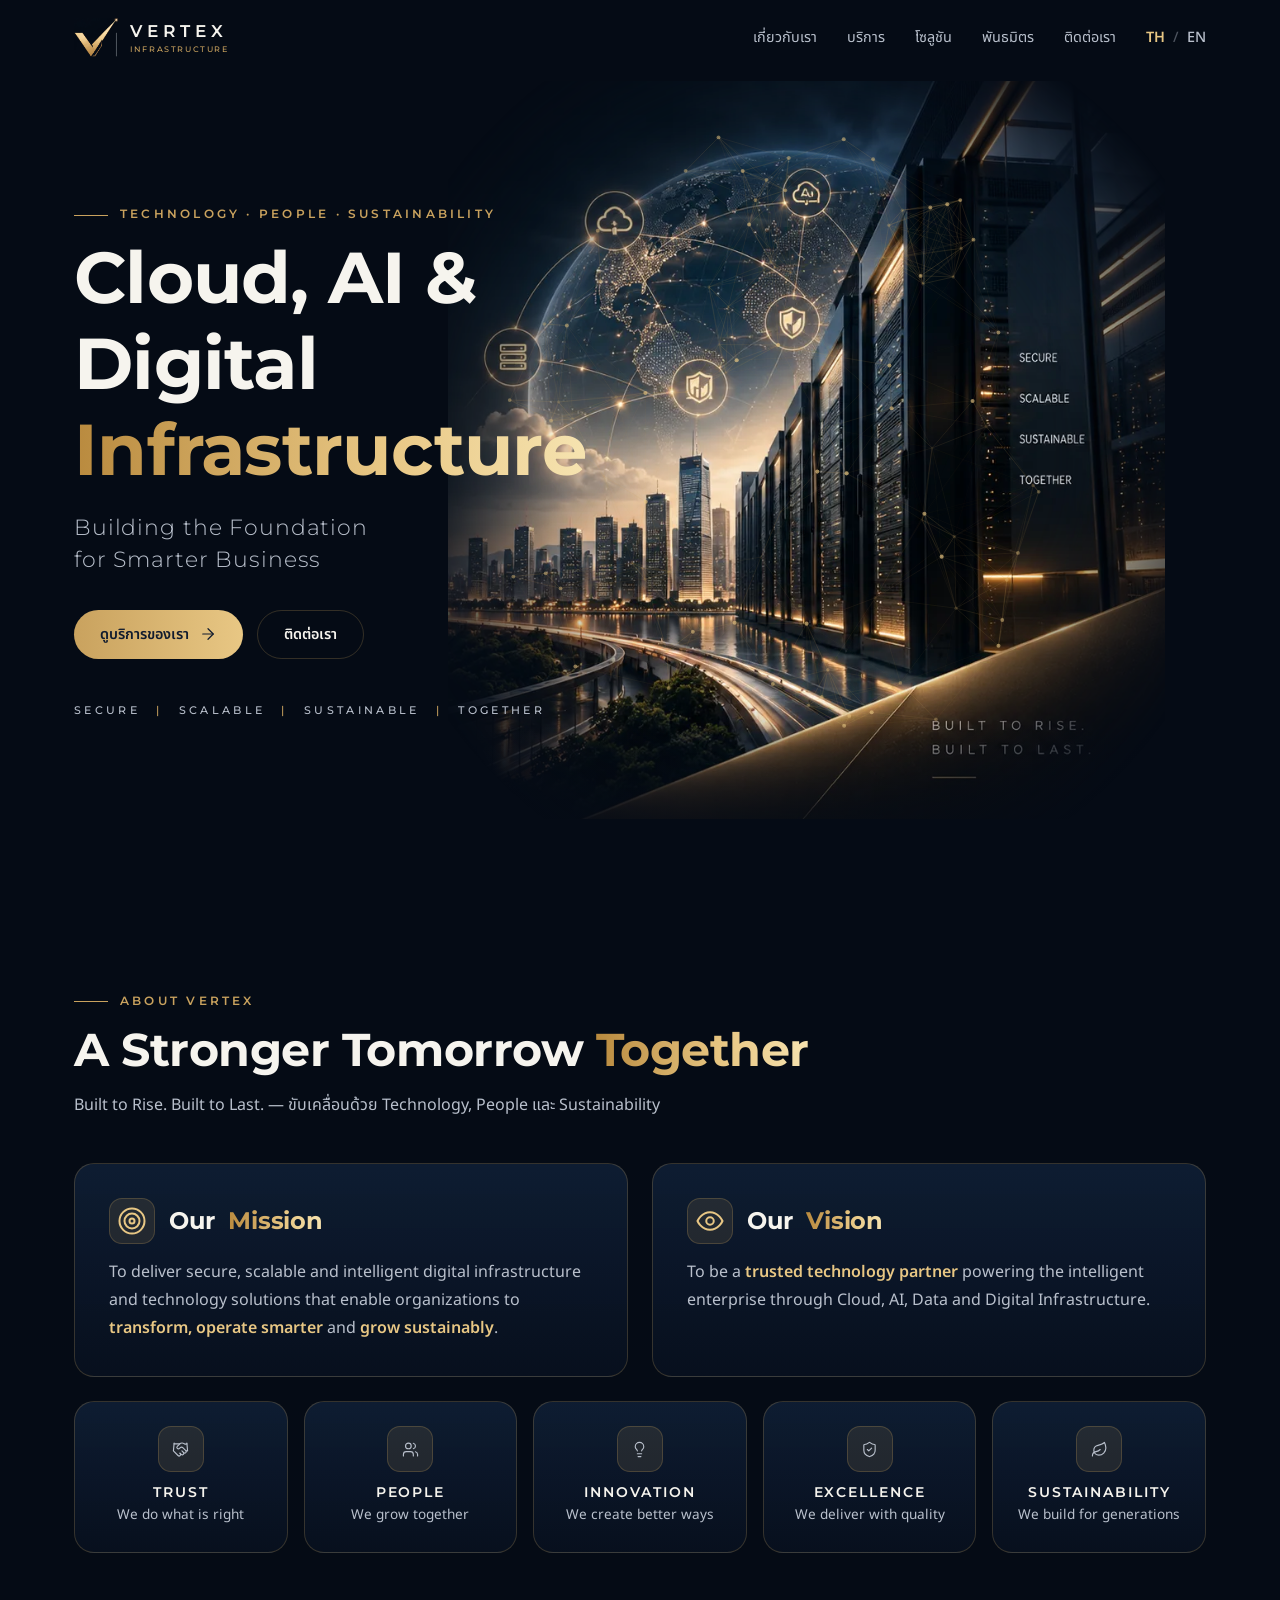
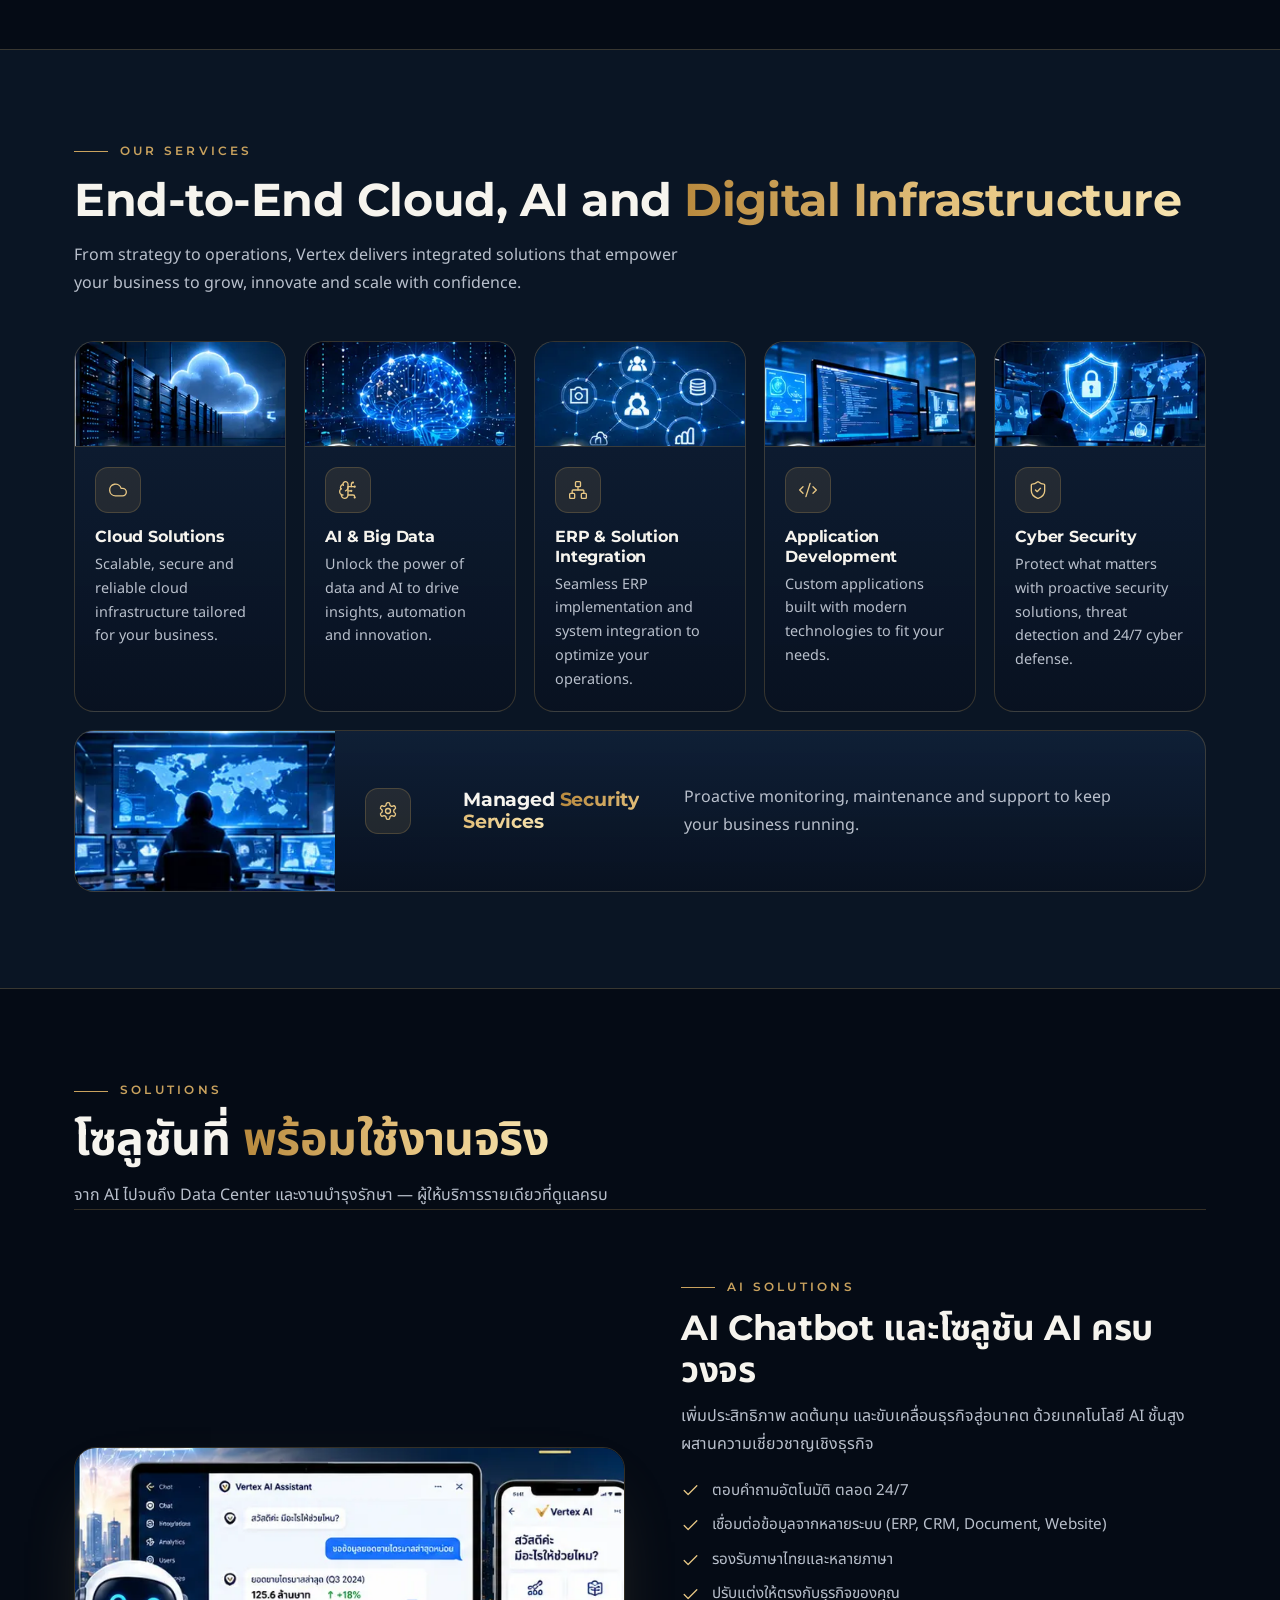
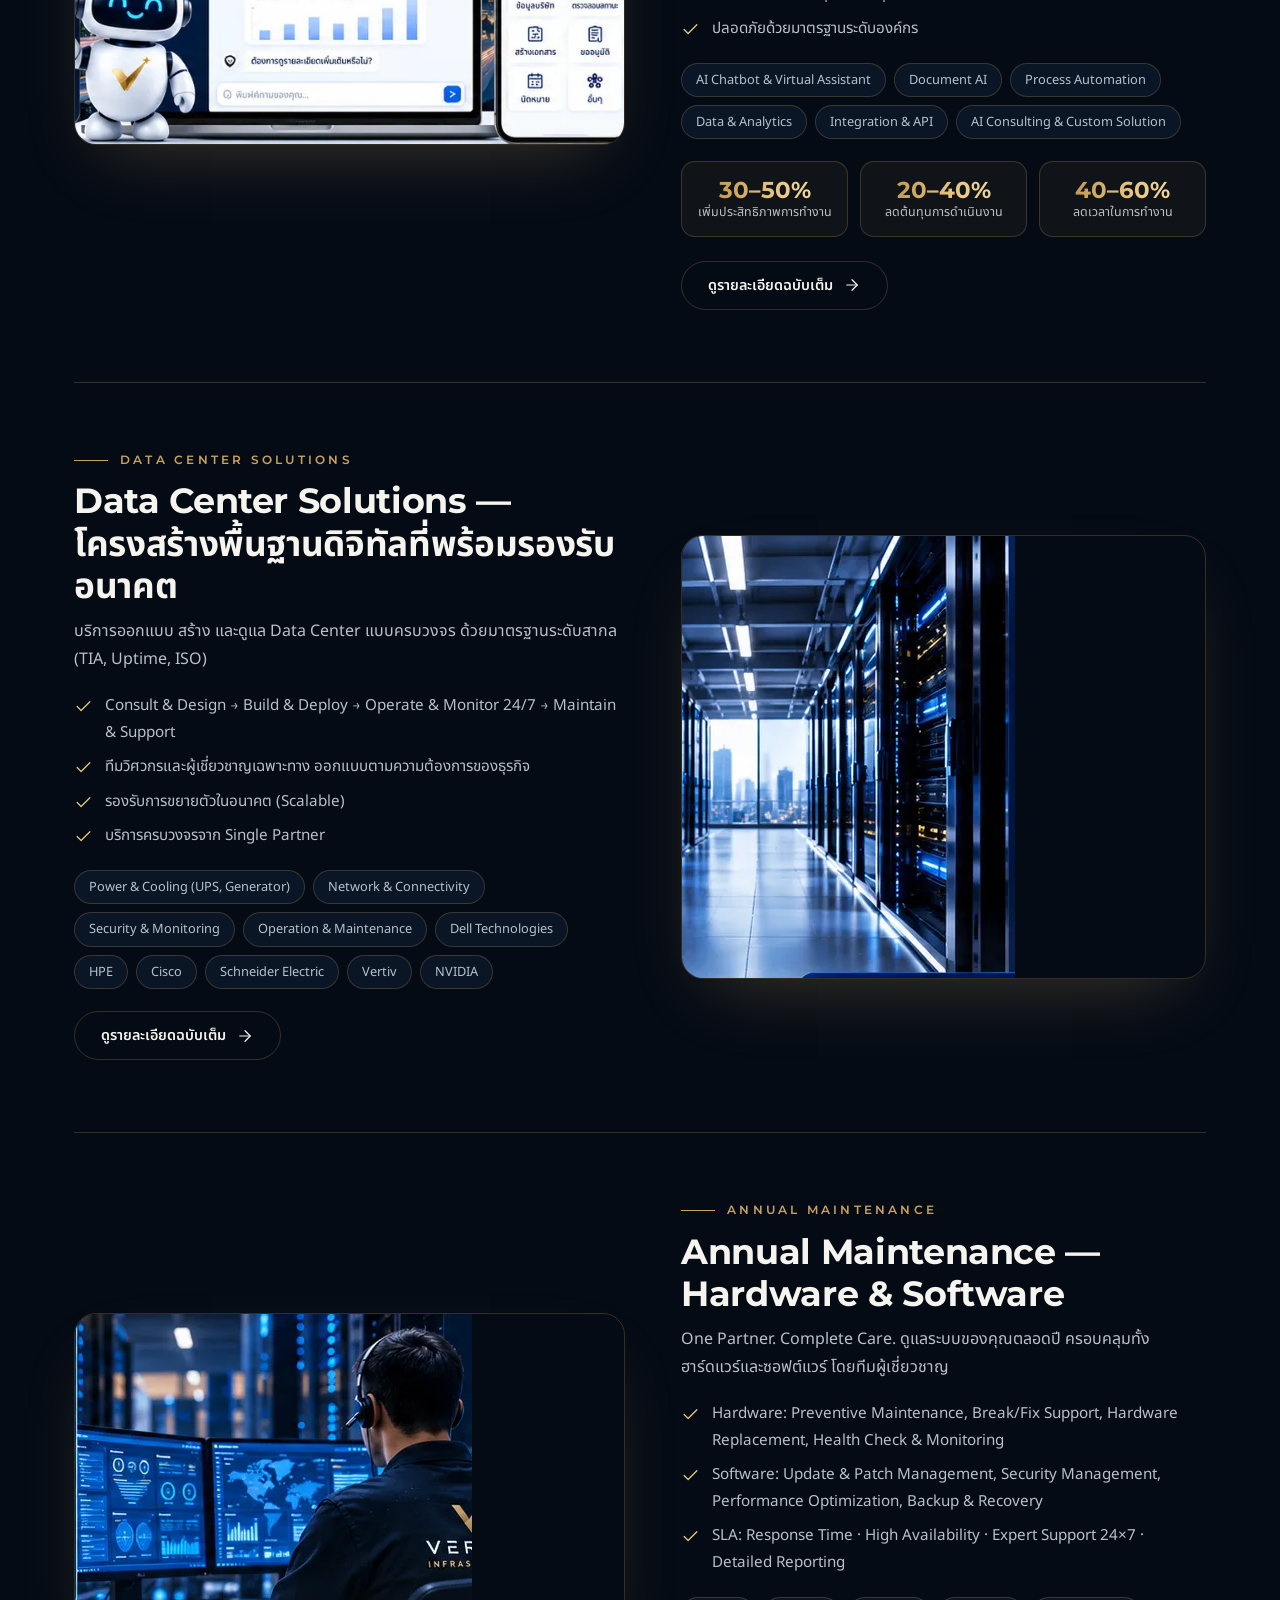
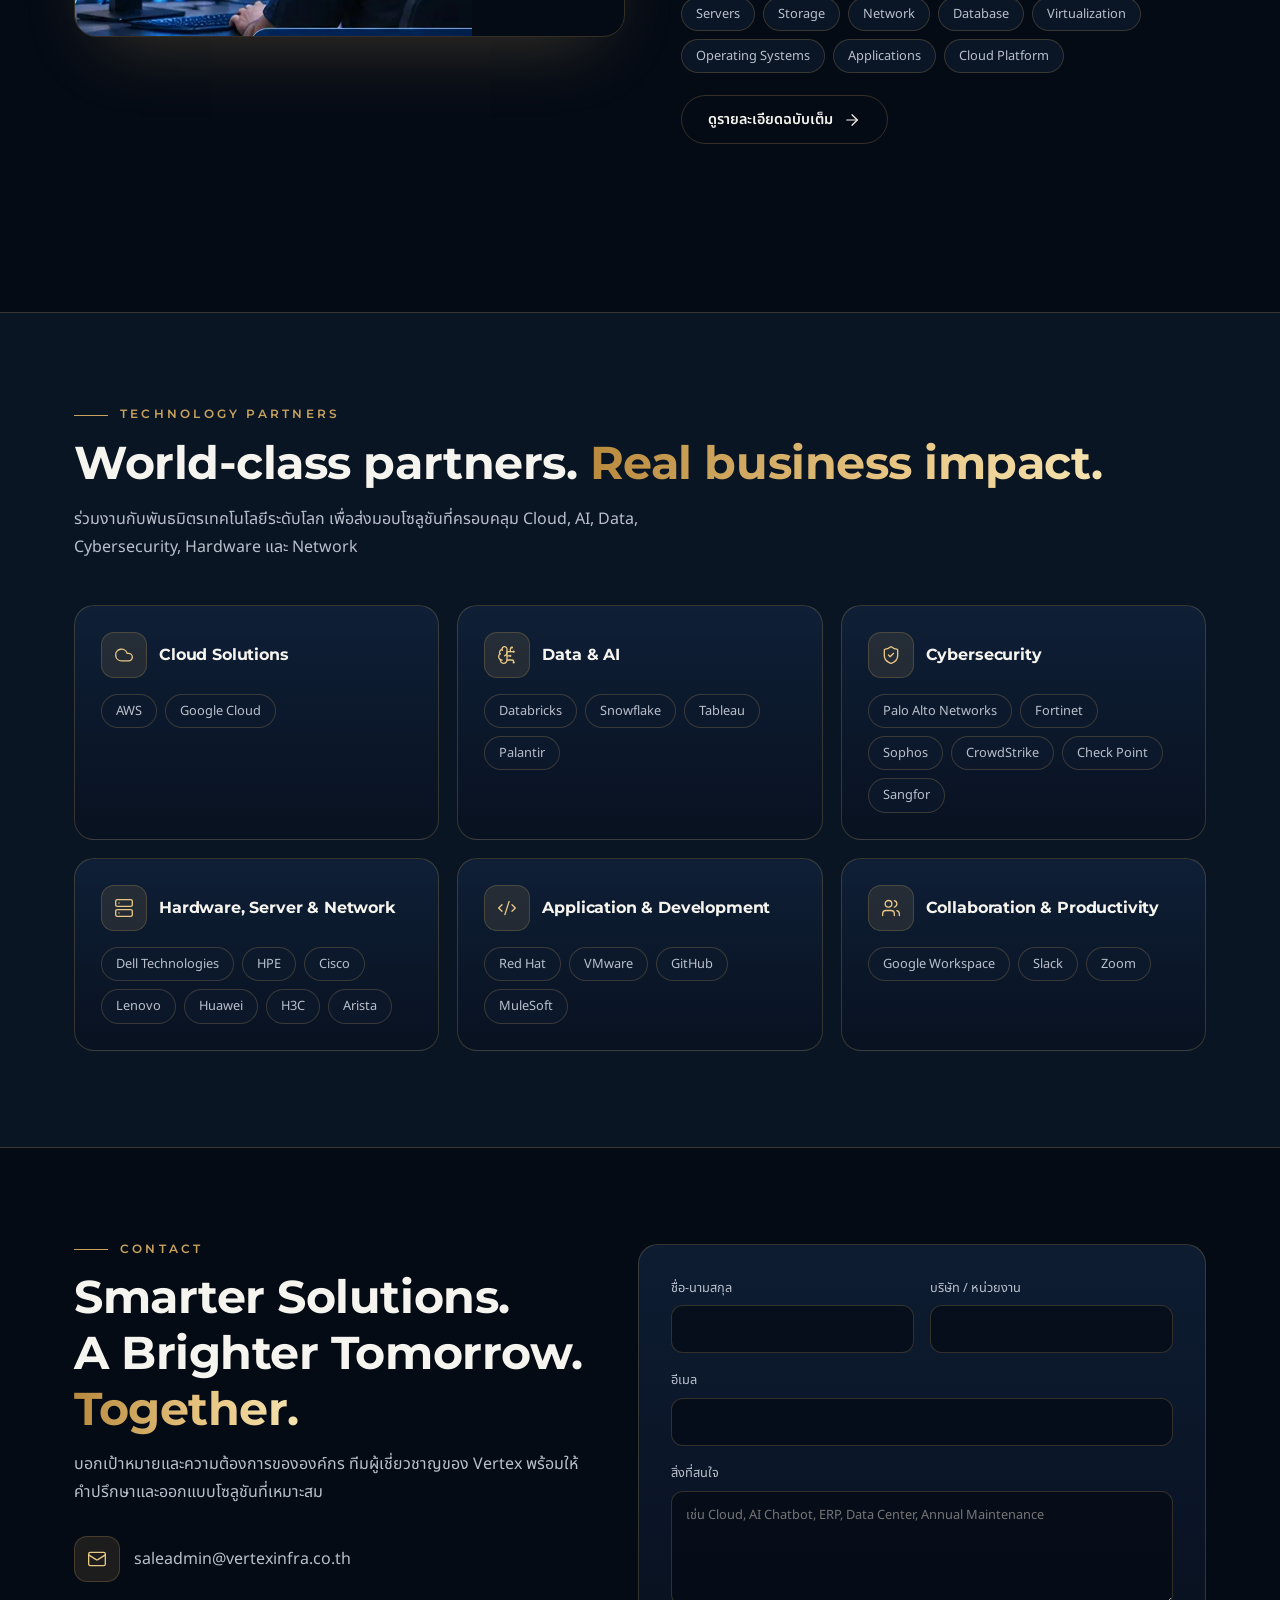
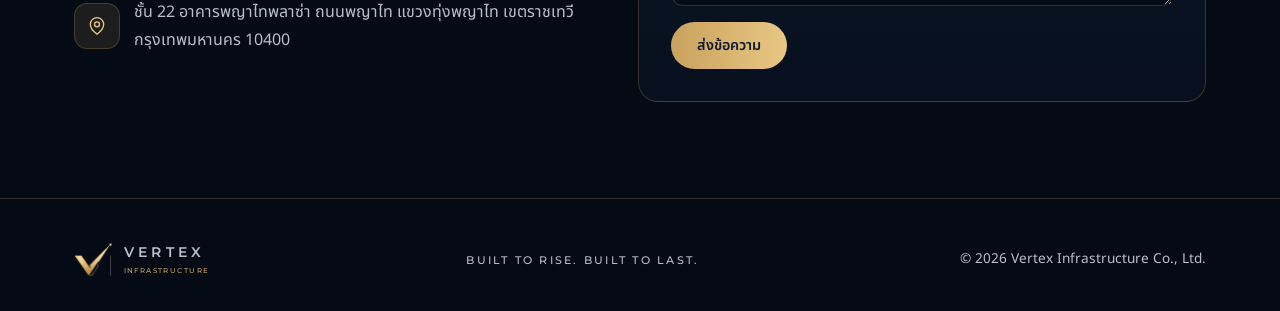
==== index.html @ 604a1bcc "Add files via upload" ====
<!DOCTYPE html>
<html lang="th">
<head>
<meta charset="UTF-8">
<meta name="viewport" content="width=device-width, initial-scale=1, viewport-fit=cover">
<title>Vertex Infrastructure — Cloud, AI & Digital Infrastructure</title>
<meta name="description" content="Vertex Infrastructure ให้บริการ Cloud, AI, Data Center, ERP, Cyber Security และ Managed Services แบบครบวงจร — Built to Rise. Built to Last.">
<meta property="og:title" content="Vertex Infrastructure — Building the Foundation for Smarter Business">
<meta property="og:type" content="website">
<meta property="og:description" content="Cloud, AI, Data Center, ERP, Cyber Security และ Managed Services — Built to Rise. Built to Last.">
<meta property="og:image" content="assets/images/hero.webp">
<meta name="theme-color" content="#050B15">
<link rel="icon" href="assets/images/favicon.png" type="image/png">
<link rel="preconnect" href="https://fonts.googleapis.com"><link rel="preconnect" href="https://fonts.gstatic.com" crossorigin>
<link href="https://fonts.googleapis.com/css2?family=Montserrat:wght@400;500;600;700;800&family=Noto+Sans+Thai:wght@300;400;500;600;700&display=swap" rel="stylesheet">
<link rel="stylesheet" href="assets/css/main.css?v=10">
</head>
<body>
<svg width="0" height="0" style="position:absolute" fill="none" stroke="currentColor" stroke-width="1.6" stroke-linecap="round" stroke-linejoin="round"><symbol id="i-cloud" viewBox="0 0 24 24"><path d="M17.5 19H9a7 7 0 1 1 6.71-9h1.79a4.5 4.5 0 1 1 0 9Z" /></symbol><symbol id="i-brain-circuit" viewBox="0 0 24 24"><path d="M12 5a3 3 0 1 0-5.997.125 4 4 0 0 0-2.526 5.77 4 4 0 0 0 .556 6.588A4 4 0 1 0 12 18Z" />
  <path d="M9 13a4.5 4.5 0 0 0 3-4" />
  <path d="M6.003 5.125A3 3 0 0 0 6.401 6.5" />
  <path d="M3.477 10.896a4 4 0 0 1 .585-.396" />
  <path d="M6 18a4 4 0 0 1-1.967-.516" />
  <path d="M12 13h4" />
  <path d="M12 18h6a2 2 0 0 1 2 2v1" />
  <path d="M12 8h8" />
  <path d="M16 8V5a2 2 0 0 1 2-2" />
  <circle cx="16" cy="13" r=".5" />
  <circle cx="18" cy="3" r=".5" />
  <circle cx="20" cy="21" r=".5" />
  <circle cx="20" cy="8" r=".5" /></symbol><symbol id="i-network" viewBox="0 0 24 24"><rect x="16" y="16" width="6" height="6" rx="1" />
  <rect x="2" y="16" width="6" height="6" rx="1" />
  <rect x="9" y="2" width="6" height="6" rx="1" />
  <path d="M5 16v-3a1 1 0 0 1 1-1h12a1 1 0 0 1 1 1v3" />
  <path d="M12 12V8" /></symbol><symbol id="i-code-xml" viewBox="0 0 24 24"><path d="m18 16 4-4-4-4" />
  <path d="m6 8-4 4 4 4" />
  <path d="m14.5 4-5 16" /></symbol><symbol id="i-shield-check" viewBox="0 0 24 24"><path d="M20 13c0 5-3.5 7.5-7.66 8.95a1 1 0 0 1-.67-.01C7.5 20.5 4 18 4 13V6a1 1 0 0 1 1-1c2 0 4.5-1.2 6.24-2.72a1.17 1.17 0 0 1 1.52 0C14.51 3.81 17 5 19 5a1 1 0 0 1 1 1z" />
  <path d="m9 12 2 2 4-4" /></symbol><symbol id="i-settings" viewBox="0 0 24 24"><path d="M12.22 2h-.44a2 2 0 0 0-2 2v.18a2 2 0 0 1-1 1.73l-.43.25a2 2 0 0 1-2 0l-.15-.08a2 2 0 0 0-2.73.73l-.22.38a2 2 0 0 0 .73 2.73l.15.1a2 2 0 0 1 1 1.72v.51a2 2 0 0 1-1 1.74l-.15.09a2 2 0 0 0-.73 2.73l.22.38a2 2 0 0 0 2.73.73l.15-.08a2 2 0 0 1 2 0l.43.25a2 2 0 0 1 1 1.73V20a2 2 0 0 0 2 2h.44a2 2 0 0 0 2-2v-.18a2 2 0 0 1 1-1.73l.43-.25a2 2 0 0 1 2 0l.15.08a2 2 0 0 0 2.73-.73l.22-.39a2 2 0 0 0-.73-2.73l-.15-.08a2 2 0 0 1-1-1.74v-.5a2 2 0 0 1 1-1.74l.15-.09a2 2 0 0 0 .73-2.73l-.22-.38a2 2 0 0 0-2.73-.73l-.15.08a2 2 0 0 1-2 0l-.43-.25a2 2 0 0 1-1-1.73V4a2 2 0 0 0-2-2z" />
  <circle cx="12" cy="12" r="3" /></symbol><symbol id="i-target" viewBox="0 0 24 24"><circle cx="12" cy="12" r="10" />
  <circle cx="12" cy="12" r="6" />
  <circle cx="12" cy="12" r="2" /></symbol><symbol id="i-eye" viewBox="0 0 24 24"><path d="M2 12s3-7 10-7 10 7 10 7-3 7-10 7-10-7-10-7Z" />
  <circle cx="12" cy="12" r="3" /></symbol><symbol id="i-handshake" viewBox="0 0 24 24"><path d="m11 17 2 2a1 1 0 1 0 3-3" />
  <path d="m14 14 2.5 2.5a1 1 0 1 0 3-3l-3.88-3.88a3 3 0 0 0-4.24 0l-.88.88a1 1 0 1 1-3-3l2.81-2.81a5.79 5.79 0 0 1 7.06-.87l.47.28a2 2 0 0 0 1.42.25L21 4" />
  <path d="m21 3 1 11h-2" />
  <path d="M3 3 2 14l6.5 6.5a1 1 0 1 0 3-3" />
  <path d="M3 4h8" /></symbol><symbol id="i-users" viewBox="0 0 24 24"><path d="M16 21v-2a4 4 0 0 0-4-4H6a4 4 0 0 0-4 4v2" />
  <circle cx="9" cy="7" r="4" />
  <path d="M22 21v-2a4 4 0 0 0-3-3.87" />
  <path d="M16 3.13a4 4 0 0 1 0 7.75" /></symbol><symbol id="i-lightbulb" viewBox="0 0 24 24"><path d="M15 14c.2-1 .7-1.7 1.5-2.5 1-.9 1.5-2.2 1.5-3.5A6 6 0 0 0 6 8c0 1 .2 2.2 1.5 3.5.7.7 1.3 1.5 1.5 2.5" />
  <path d="M9 18h6" />
  <path d="M10 22h4" /></symbol><symbol id="i-leaf" viewBox="0 0 24 24"><path d="M11 20A7 7 0 0 1 9.8 6.1C15.5 5 17 4.48 19 2c1 2 2 4.18 2 8 0 5.5-4.78 10-10 10Z" />
  <path d="M2 21c0-3 1.85-5.36 5.08-6C9.5 14.52 12 13 13 12" /></symbol><symbol id="i-trending-up" viewBox="0 0 24 24"><polyline points="22 7 13.5 15.5 8.5 10.5 2 17" />
  <polyline points="16 7 22 7 22 13" /></symbol><symbol id="i-database" viewBox="0 0 24 24"><ellipse cx="12" cy="5" rx="9" ry="3" />
  <path d="M3 5V19A9 3 0 0 0 21 19V5" />
  <path d="M3 12A9 3 0 0 0 21 12" /></symbol><symbol id="i-clock" viewBox="0 0 24 24"><circle cx="12" cy="12" r="10" />
  <polyline points="12 6 12 12 16 14" /></symbol><symbol id="i-arrow-right" viewBox="0 0 24 24"><path d="M5 12h14" />
  <path d="m12 5 7 7-7 7" /></symbol><symbol id="i-x" viewBox="0 0 24 24"><path d="M18 6 6 18" />
  <path d="m6 6 12 12" /></symbol><symbol id="i-menu" viewBox="0 0 24 24"><line x1="4" x2="20" y1="12" y2="12" />
  <line x1="4" x2="20" y1="6" y2="6" />
  <line x1="4" x2="20" y1="18" y2="18" /></symbol><symbol id="i-check" viewBox="0 0 24 24"><path d="M20 6 9 17l-5-5" /></symbol><symbol id="i-server" viewBox="0 0 24 24"><rect width="20" height="8" x="2" y="2" rx="2" ry="2" />
  <rect width="20" height="8" x="2" y="14" rx="2" ry="2" />
  <line x1="6" x2="6.01" y1="6" y2="6" />
  <line x1="6" x2="6.01" y1="18" y2="18" /></symbol><symbol id="i-wrench" viewBox="0 0 24 24"><path d="M14.7 6.3a1 1 0 0 0 0 1.4l1.6 1.6a1 1 0 0 0 1.4 0l3.77-3.77a6 6 0 0 1-7.94 7.94l-6.91 6.91a2.12 2.12 0 0 1-3-3l6.91-6.91a6 6 0 0 1 7.94-7.94l-3.76 3.76z" /></symbol><symbol id="i-headset" viewBox="0 0 24 24"><path d="M3 11h3a2 2 0 0 1 2 2v3a2 2 0 0 1-2 2H5a2 2 0 0 1-2-2v-5Zm0 0a9 9 0 1 1 18 0m0 0v5a2 2 0 0 1-2 2h-1a2 2 0 0 1-2-2v-3a2 2 0 0 1 2-2h3Z" />
  <path d="M21 16v2a4 4 0 0 1-4 4h-5" /></symbol><symbol id="i-file-text" viewBox="0 0 24 24"><path d="M15 2H6a2 2 0 0 0-2 2v16a2 2 0 0 0 2 2h12a2 2 0 0 0 2-2V7Z" />
  <path d="M14 2v4a2 2 0 0 0 2 2h4" />
  <path d="M10 9H8" />
  <path d="M16 13H8" />
  <path d="M16 17H8" /></symbol><symbol id="i-workflow" viewBox="0 0 24 24"><rect width="8" height="8" x="3" y="3" rx="2" />
  <path d="M7 11v4a2 2 0 0 0 2 2h4" />
  <rect width="8" height="8" x="13" y="13" rx="2" /></symbol><symbol id="i-plug-zap" viewBox="0 0 24 24"><path d="M6.3 20.3a2.4 2.4 0 0 0 3.4 0L12 18l-6-6-2.3 2.3a2.4 2.4 0 0 0 0 3.4Z" />
  <path d="m2 22 3-3" />
  <path d="M7.5 13.5 10 11" />
  <path d="M10.5 16.5 13 14" />
  <path d="m18 3-4 4h6l-4 4" /></symbol><symbol id="i-building-2" viewBox="0 0 24 24"><path d="M6 22V4a2 2 0 0 1 2-2h8a2 2 0 0 1 2 2v18Z" />
  <path d="M6 12H4a2 2 0 0 0-2 2v6a2 2 0 0 0 2 2h2" />
  <path d="M18 9h2a2 2 0 0 1 2 2v9a2 2 0 0 1-2 2h-2" />
  <path d="M10 6h4" />
  <path d="M10 10h4" />
  <path d="M10 14h4" />
  <path d="M10 18h4" /></symbol><symbol id="i-refresh-cw" viewBox="0 0 24 24"><path d="M3 12a9 9 0 0 1 9-9 9.75 9.75 0 0 1 6.74 2.74L21 8" />
  <path d="M21 3v5h-5" />
  <path d="M21 12a9 9 0 0 1-9 9 9.75 9.75 0 0 1-6.74-2.74L3 16" />
  <path d="M8 16H3v5" /></symbol><symbol id="i-lock" viewBox="0 0 24 24"><rect width="18" height="11" x="3" y="11" rx="2" ry="2" />
  <path d="M7 11V7a5 5 0 0 1 10 0v4" /></symbol><symbol id="i-gauge" viewBox="0 0 24 24"><path d="m12 14 4-4" />
  <path d="M3.34 19a10 10 0 1 1 17.32 0" /></symbol><symbol id="i-globe" viewBox="0 0 24 24"><circle cx="12" cy="12" r="10" />
  <path d="M12 2a14.5 14.5 0 0 0 0 20 14.5 14.5 0 0 0 0-20" />
  <path d="M2 12h20" /></symbol><symbol id="i-sparkles" viewBox="0 0 24 24"><path d="M9.937 15.5A2 2 0 0 0 8.5 14.063l-6.135-1.582a.5.5 0 0 1 0-.962L8.5 9.936A2 2 0 0 0 9.937 8.5l1.582-6.135a.5.5 0 0 1 .963 0L14.063 8.5A2 2 0 0 0 15.5 9.937l6.135 1.581a.5.5 0 0 1 0 .964L15.5 14.063a2 2 0 0 0-1.437 1.437l-1.582 6.135a.5.5 0 0 1-.963 0z" />
  <path d="M20 3v4" />
  <path d="M22 5h-4" />
  <path d="M4 17v2" />
  <path d="M5 18H3" /></symbol><symbol id="i-mail" viewBox="0 0 24 24"><rect width="20" height="16" x="2" y="4" rx="2" />
  <path d="m22 7-8.97 5.7a1.94 1.94 0 0 1-2.06 0L2 7" /></symbol><symbol id="i-map-pin" viewBox="0 0 24 24"><path d="M20 10c0 6-8 12-8 12s-8-6-8-12a8 8 0 0 1 16 0Z" />
  <circle cx="12" cy="10" r="3" /></symbol></svg>
<nav id="nv"><div class="wrap nb">
<a href="#top" class="lg"><img src="assets/images/logo.png" alt="Vertex"><span><b>VERTEX</b><small>INFRASTRUCTURE</small></span></a>
<div class="nl" id="nl"><a href="#about">เกี่ยวกับเรา</a><a href="#services">บริการ</a><a href="#solutions">โซลูชัน</a><a href="#partners">พันธมิตร</a><a href="#contact">ติดต่อเรา</a></div>
<div class="lt"><button data-l="th" class="on">TH</button><button data-l="en">EN</button></div>
<button id="mb" aria-label="เมนู"><svg class="i"><use href="#i-menu"/></svg></button>
</div></nav>

<header class="hero" id="top">
<div class="hero-bg" aria-hidden="true">
<img src="assets/images/hero.webp" alt="">
<canvas id="cv"></canvas>
</div>
<div class="wrap"><div class="hc">
<p class="eb">Technology · People · Sustainability</p>
<h1>Cloud, AI &amp; Digital <span class="gold">Infrastructure</span></h1>
<p class="sub">Building the Foundation<br>for Smarter Business</p>
<div style="display:flex;gap:14px;flex-wrap:wrap"><a class="btn p" href="#services">ดูบริการของเรา <svg class="i"><use href="#i-arrow-right"/></svg></a><a class="btn" href="#contact">ติดต่อเรา</a></div>
<div class="tl"><span>SECURE</span><span>SCALABLE</span><span>SUSTAINABLE</span><span>TOGETHER</span></div>
</div></div>
</header>


<section class="sec" id="about"><div class="wrap">
<p class="eb">About Vertex</p><h2>A Stronger Tomorrow <span class="gold">Together</span></h2>
<p class="lead">Built to Rise. Built to Last. — ขับเคลื่อนด้วย Technology, People และ Sustainability</p>
<div class="g2">
<div class="card mv rv"><h3><span class="ib"><svg class="i"><use href="#i-target"/></svg></span>Our <span class="gold">Mission</span></h3><p>To deliver secure, scalable and intelligent digital infrastructure and technology solutions that enable organizations to <strong>transform, operate smarter</strong> and <strong>grow sustainably</strong>.</p></div>
<div class="card mv rv"><h3><span class="ib"><svg class="i"><use href="#i-eye"/></svg></span>Our <span class="gold">Vision</span></h3><p>To be a <strong>trusted technology partner</strong> powering the intelligent enterprise through Cloud, AI, Data and Digital Infrastructure.</p></div>
</div>
<div class="vals" id="vals"></div>
</div></section>

<section class="sec alt" id="services"><div class="wrap">
<p class="eb">Our Services</p><h2>End-to-End Cloud, AI and <span class="gold">Digital Infrastructure</span></h2>
<p class="lead">From strategy to operations, Vertex delivers integrated solutions that empower your business to grow, innovate and scale with confidence.</p>
<div class="sg" id="sg"></div>
<div class="card ms rv"><img id="msi" alt="Managed Security Services"><div><span class="ib"><svg class="i"><use href="#i-settings"/></svg></span><div><h3>Managed <span class="gold">Security Services</span></h3><p>Proactive monitoring, maintenance and support to keep your business running.</p></div></div></div>
</div></section>

<section class="sec" id="solutions"><div class="wrap">
<p class="eb">Solutions</p><h2>โซลูชันที่ <span class="gold">พร้อมใช้งานจริง</span></h2>
<p class="lead">จาก AI ไปจนถึง Data Center และงานบำรุงรักษา — ผู้ให้บริการรายเดียวที่ดูแลครบ</p>
<div id="sols"></div>
</div></section>

<section class="sec alt" id="partners"><div class="wrap">
<p class="eb">Technology Partners</p><h2>World-class partners. <span class="gold">Real business impact.</span></h2>
<p class="lead">ร่วมงานกับพันธมิตรเทคโนโลยีระดับโลก เพื่อส่งมอบโซลูชันที่ครอบคลุม Cloud, AI, Data, Cybersecurity, Hardware และ Network</p>
<div class="pg" id="pg"></div>
</div></section>

<section class="sec" id="contact"><div class="wrap ct">
<div><p class="eb">Contact</p><h2>Smarter Solutions.<br>A Brighter Tomorrow. <span class="gold">Together.</span></h2>
<p class="lead">บอกเป้าหมายและความต้องการขององค์กร ทีมผู้เชี่ยวชาญของ Vertex พร้อมให้คำปรึกษาและออกแบบโซลูชันที่เหมาะสม</p><div class="ci"><a href="mailto:saleadmin@vertexinfra.co.th"><span class="ib"><svg class="i"><use href="#i-mail"/></svg></span><span>saleadmin@vertexinfra.co.th</span></a><p><span class="ib"><svg class="i"><use href="#i-map-pin"/></svg></span><span>ชั้น 22 อาคารพญาไทพลาซ่า ถนนพญาไท แขวงทุ่งพญาไท เขตราชเทวี กรุงเทพมหานคร 10400</span></p></div></div>
<form class="card" id="fm" novalidate>
<div class="fr">
<label>ชื่อ-นามสกุล<input name="name" autocomplete="name" required></label>
<label>บริษัท / หน่วยงาน<input name="company" autocomplete="organization" required></label>
</div>
<label>อีเมล<input type="email" name="email" autocomplete="email" required></label>
<label>สิ่งที่สนใจ<textarea name="message" rows="4" placeholder="เช่น Cloud, AI Chatbot, ERP, Data Center, Annual Maintenance"></textarea></label>
<input type="text" name="_honey" tabindex="-1" autocomplete="off" aria-hidden="true" class="hp">
<button type="submit" class="btn p" style="justify-self:start">ส่งข้อความ</button>
<p id="ok" role="status">ขอบคุณครับ ทีมงานจะติดต่อกลับโดยเร็วที่สุด</p>
<p id="err" role="alert" hidden>ส่งไม่สำเร็จ กรุณาลองอีกครั้งหรืออีเมล saleadmin@vertexinfra.co.th</p>
</form>
</div></section>

<footer><div class="wrap fb"><a href="#top" class="lg"><img src="assets/images/logo.png" alt="Vertex" style="height:34px"><span><b style="font-size:.9rem">VERTEX</b><small>INFRASTRUCTURE</small></span></a><small>BUILT TO RISE. BUILT TO LAST.</small><span>© 2026 Vertex Infrastructure Co., Ltd.</span></div></footer>

<div id="lb" role="dialog" aria-label="ภาพขยาย"><img alt=""></div>
<script src="assets/js/main.js"></script>
</body>
</html>
---- assets/css/main.css ----
:root{--bg:#050B15;--bg2:#0A1524;--card:#0D1A2D;--gold:#C9A25E;--gold2:#E8C784;--tx:#F6F4EE;--mu:#B9C0CC;--ln:rgba(201,162,94,.24);color-scheme:dark;box-sizing:border-box;padding-top:env(safe-area-inset-top,0px);padding-bottom:env(safe-area-inset-bottom,0px)}
*,*::before,*::after{box-sizing:inherit}
html{scroll-behavior:smooth;scroll-padding-top:calc(76px + env(safe-area-inset-top,0px))}
body{margin:0;background:var(--bg);color:var(--tx);font:400 16px/1.75 'Noto Sans Thai','Montserrat',sans-serif;overflow-x:hidden}
img{max-width:100%;display:block}
a{color:inherit;text-decoration:none}
.wrap{width:100%;max-width:1180px;margin-inline:auto;padding:0 24px;box-sizing:border-box}
.gold{background:linear-gradient(90deg,#B98A3E,var(--gold2) 60%,#F6E3B0);-webkit-background-clip:text;background-clip:text;color:transparent}
.eb{font:600 .72rem/1 'Montserrat',sans-serif;letter-spacing:.28em;text-transform:uppercase;color:var(--gold);margin:0 0 14px;display:flex;align-items:center;gap:12px}
.eb::before{content:"";width:34px;height:1px;background:var(--gold)}
h1,h2,h3{font-family:'Montserrat','Noto Sans Thai',sans-serif;line-height:1.2;margin:0;letter-spacing:-.01em}
h2{font-size:clamp(1.9rem,4vw,2.9rem);font-weight:700}
.sec{padding:96px 0}
.alt{background:var(--bg2);border-block:1px solid var(--ln)}
.lead{color:var(--mu);max-width:640px;margin:14px 0 0}
.i{width:1.25em;height:1.25em;fill:none;stroke:currentColor;stroke-width:1.6;stroke-linecap:round;stroke-linejoin:round;flex:none}
.btn{display:inline-flex;align-items:center;gap:10px;padding:13px 26px;border-radius:999px;font:600 .9rem 'Noto Sans Thai',sans-serif;border:1px solid var(--ln);cursor:pointer;transition:transform .3s,filter .3s,border-color .3s;color:var(--tx);background:transparent}
.btn:hover{transform:translateY(-2px);border-color:var(--gold2)}
.btn.p{background:linear-gradient(90deg,var(--gold),var(--gold2));color:#101B2E;border:0}
.btn.p:hover{filter:brightness(1.1)}
:focus-visible{outline:2px solid var(--gold2);outline-offset:3px}
.card{background:linear-gradient(180deg,rgba(18,36,62,.7),rgba(8,17,32,.8));border:1px solid var(--ln);border-radius:20px;transition:transform .4s,border-color .4s,box-shadow .4s}
.card:hover{transform:translateY(-5px);border-color:rgba(232,199,132,.6);box-shadow:0 24px 50px -24px rgba(201,162,94,.4)}
.ib{width:46px;height:46px;border-radius:13px;display:grid;place-items:center;background:rgba(201,162,94,.12);border:1px solid var(--ln);color:var(--gold2);flex:none}
/* nav */
nav{position:fixed;inset:0 0 auto 0;z-index:50;padding-top:env(safe-area-inset-top,0px);transition:background .3s,border-color .3s;border-bottom:1px solid transparent}
nav.s{background:rgba(5,11,21,.86);backdrop-filter:blur(14px);border-color:var(--ln)}
.nb{display:flex;align-items:center;justify-content:space-between;height:76px}
.lg{display:flex;align-items:center;gap:12px}
.lg img{height:40px;width:auto}
.lg b{display:block;font:600 1.05rem/1 'Montserrat';letter-spacing:.3em}
.lg small{display:block;width:0;min-width:100%;white-space:nowrap;font:500 .5rem/1 'Montserrat';letter-spacing:.2em;color:var(--gold);margin-top:6px}
footer .lg small{font-size:.44rem}
.nl{display:flex;gap:30px;font-size:.9rem;color:var(--mu);margin-left:auto;margin-right:30px}
.nl a:hover{color:var(--gold2)}
.lt{display:flex;align-items:center;gap:8px;margin:0}
.lt button{font:500 .9rem/1.75 'Noto Sans Thai','Montserrat',sans-serif;padding:0;border:0;background:none;color:var(--mu);cursor:pointer;transition:color .3s}
.lt button+button::before{content:"/";color:rgba(185,192,204,.4);margin-right:8px}
.lt button:hover{color:var(--gold2)}
.lt button.on{color:var(--gold2);font-weight:600}
#mb{display:none;background:none;border:1px solid var(--ln);color:var(--tx);width:42px;height:42px;border-radius:10px;cursor:pointer}
/* hero — .wrap must span full header width (same as nav); never grid on .hero */
.hero{position:relative;min-height:100svh;overflow:hidden;padding-top:90px;width:100%;display:flex;flex-direction:column;justify-content:center}
.hero-bg{position:absolute;inset:0;pointer-events:none;overflow:hidden}
.hero-bg img{position:absolute;right:9%;top:9%;height:82%;width:56%;max-width:none;object-fit:cover;object-position:center;-webkit-mask-image:radial-gradient(ellipse 62% 62% at 50% 50%,#000 55%,transparent 100%);mask-image:radial-gradient(ellipse 62% 62% at 50% 50%,#000 55%,transparent 100%)}
.hero-bg canvas{position:absolute;inset:0;width:100%;height:100%}
header.hero>div.wrap{position:relative;z-index:2;display:block;width:100%;max-width:1180px;margin-inline:auto;padding:0 24px;box-sizing:border-box;flex-shrink:0;transform:translateY(-32px)}
.hero::after{content:"";position:absolute;inset:auto 0 0 0;height:180px;background:linear-gradient(transparent,var(--bg));pointer-events:none;z-index:1}
.hc{position:relative;max-width:620px}
.hero h1{font-size:clamp(2.4rem,5.6vw,4.6rem);font-weight:700;margin:6px 0 18px}
.hero p.sub{font:300 1.35rem/1.5 'Montserrat',sans-serif;letter-spacing:.04em;color:var(--mu);margin:0 0 34px}
.tl{margin-top:44px;font:500 .7rem 'Montserrat';letter-spacing:.3em;color:var(--mu);display:flex;gap:16px;flex-wrap:wrap}
.tl span+span::before{content:"|";color:var(--gold);margin-right:16px}
/* about */
.g2{display:grid;grid-template-columns:1fr 1fr;gap:24px;margin-top:44px}
.mv{padding:34px}
.mv h3{display:flex;align-items:center;gap:14px;font-size:1.5rem;margin-bottom:14px}
.mv p{color:var(--mu);margin:0}
.mv strong{color:var(--gold2);font-weight:600}
.vals{display:grid;grid-template-columns:repeat(5,1fr);gap:16px;margin-top:24px}
.vals div{padding:24px 18px;text-align:center}
.vals .ib{margin:0 auto 12px}
.vals b{display:block;font:600 .85rem 'Montserrat';letter-spacing:.14em;text-transform:uppercase}
.vals span{font-size:.85rem;color:var(--mu)}
/* services */
.sg{display:grid;grid-template-columns:repeat(auto-fit,minmax(210px,1fr));gap:18px;margin-top:44px}
.sc{overflow:hidden}
.sc img{aspect-ratio:2/1;object-fit:cover;width:100%;border-bottom:1px solid var(--ln)}
.sc div{padding:20px}
.sc h3{font-size:1.02rem;margin:14px 0 6px}
.sc p{margin:0;color:var(--mu);font-size:.9rem;line-height:1.65}
.ms{display:grid;grid-template-columns:260px 1fr;margin-top:18px;overflow:hidden}
.ms img{height:100%;width:100%;object-fit:cover}
.ms div{padding:26px 30px;display:flex;align-items:center;gap:22px}
.ms p{margin:0;color:var(--mu)}
/* solutions */
.sol{display:grid;grid-template-columns:1.05fr 1fr;gap:56px;align-items:center;padding:72px 0;border-top:1px solid var(--ln)}
.sol:nth-child(even) .pic{order:2}
.pic{border-radius:22px;overflow:hidden;border:1px solid var(--ln);box-shadow:0 30px 70px -30px rgba(201,162,94,.3)}
.sol h3{font-size:clamp(1.5rem,3vw,2.2rem);font-weight:700;margin-bottom:10px}
.sol .lead{margin:0 0 20px}
.pts{list-style:none;padding:0;margin:0 0 20px;display:grid;gap:8px}
.pts li{display:flex;gap:12px;color:var(--mu);font-size:.95rem}
.pts .i{color:var(--gold2);margin-top:.25em}
.ch{display:flex;flex-wrap:wrap;gap:8px;margin-bottom:22px}
.ch span{border:1px solid var(--ln);background:rgba(13,26,45,.7);border-radius:999px;padding:5px 14px;font-size:.8rem;color:var(--mu)}
.mt{display:grid;grid-template-columns:repeat(3,1fr);gap:12px;margin-bottom:24px}
.mt div{padding:14px;text-align:center;border:1px solid var(--ln);border-radius:14px;background:rgba(201,162,94,.06)}
.mt b{display:block;font:700 1.45rem 'Montserrat'}
.mt span{font-size:.78rem;color:var(--mu);line-height:1.4;display:block}
/* partners */
.pg{display:grid;grid-template-columns:repeat(auto-fit,minmax(320px,1fr));gap:18px;margin-top:44px}
.pg .card{padding:26px}
.pg h3{display:flex;align-items:center;gap:12px;font-size:1rem;margin-bottom:16px}
/* contact */
.ct{display:grid;grid-template-columns:1fr 1.1fr;gap:48px;align-items:start}
form{padding:32px;display:grid;gap:16px}
label{font-size:.8rem;color:var(--mu);display:grid;gap:6px}
input,textarea{font:inherit;color:var(--tx);background:rgba(5,11,21,.7);border:1px solid var(--ln);border-radius:12px;padding:12px 14px}
input:focus,textarea:focus{outline:none;border-color:var(--gold2)}
.fr{display:grid;grid-template-columns:1fr 1fr;gap:16px}
#ok{display:none;color:var(--gold2);font-size:.9rem;margin:0}
#err{color:#f0a8a8;font-size:.9rem;margin:8px 0 0}
.hp{position:absolute;width:1px;height:1px;padding:0;margin:-1px;overflow:hidden;clip:rect(0,0,0,0);white-space:nowrap;border:0}
.ci{display:grid;gap:16px;margin-top:30px}
.ci a,.ci p{display:flex;gap:14px;align-items:center;margin:0;color:var(--mu)}
.ci a:hover{color:var(--gold2)}
footer{border-top:1px solid var(--ln);padding:44px 0 34px;color:var(--mu);font-size:.85rem}
.fb{display:flex;justify-content:space-between;align-items:center;gap:20px;flex-wrap:wrap}
.fb small{letter-spacing:.2em;font:500 .7rem 'Montserrat'}
/* lightbox */
#lb{position:fixed;inset:0;z-index:99;background:rgba(3,7,14,.94);display:none;place-items:center;padding:24px;cursor:zoom-out}
#lb.o{display:grid}
#lb img{max-height:92vh;border-radius:12px;border:1px solid var(--ln)}
.rv{opacity:0;transform:translateY(26px);transition:opacity .8s,transform .8s}
.rv.in{opacity:1;transform:none}
@media(max-width:900px){
.lt{margin-left:auto;margin-right:12px}
.nl{margin:0;display:none;position:absolute;top:76px;left:0;right:0;flex-direction:column;gap:16px;padding:22px 24px;background:rgba(5,11,21,.97);border-bottom:1px solid var(--ln)}
.nl.o{display:flex}#mb{display:block}
.hero-bg img{width:100%;height:100%;right:0;top:0;transform:none;opacity:.4;-webkit-mask-image:none;mask-image:none}
.g2,.sol,.ct,.ms{grid-template-columns:1fr}.sol:nth-child(even) .pic{order:0}
.vals{grid-template-columns:repeat(2,1fr)}.fr{grid-template-columns:1fr}
.ms img{height:160px}.sec{padding:68px 0}.sol{gap:28px;padding:48px 0}.pg{grid-template-columns:1fr}
}
@media(prefers-reduced-motion:reduce){*{transition:none!important;scroll-behavior:auto!important}.rv{opacity:1;transform:none}}
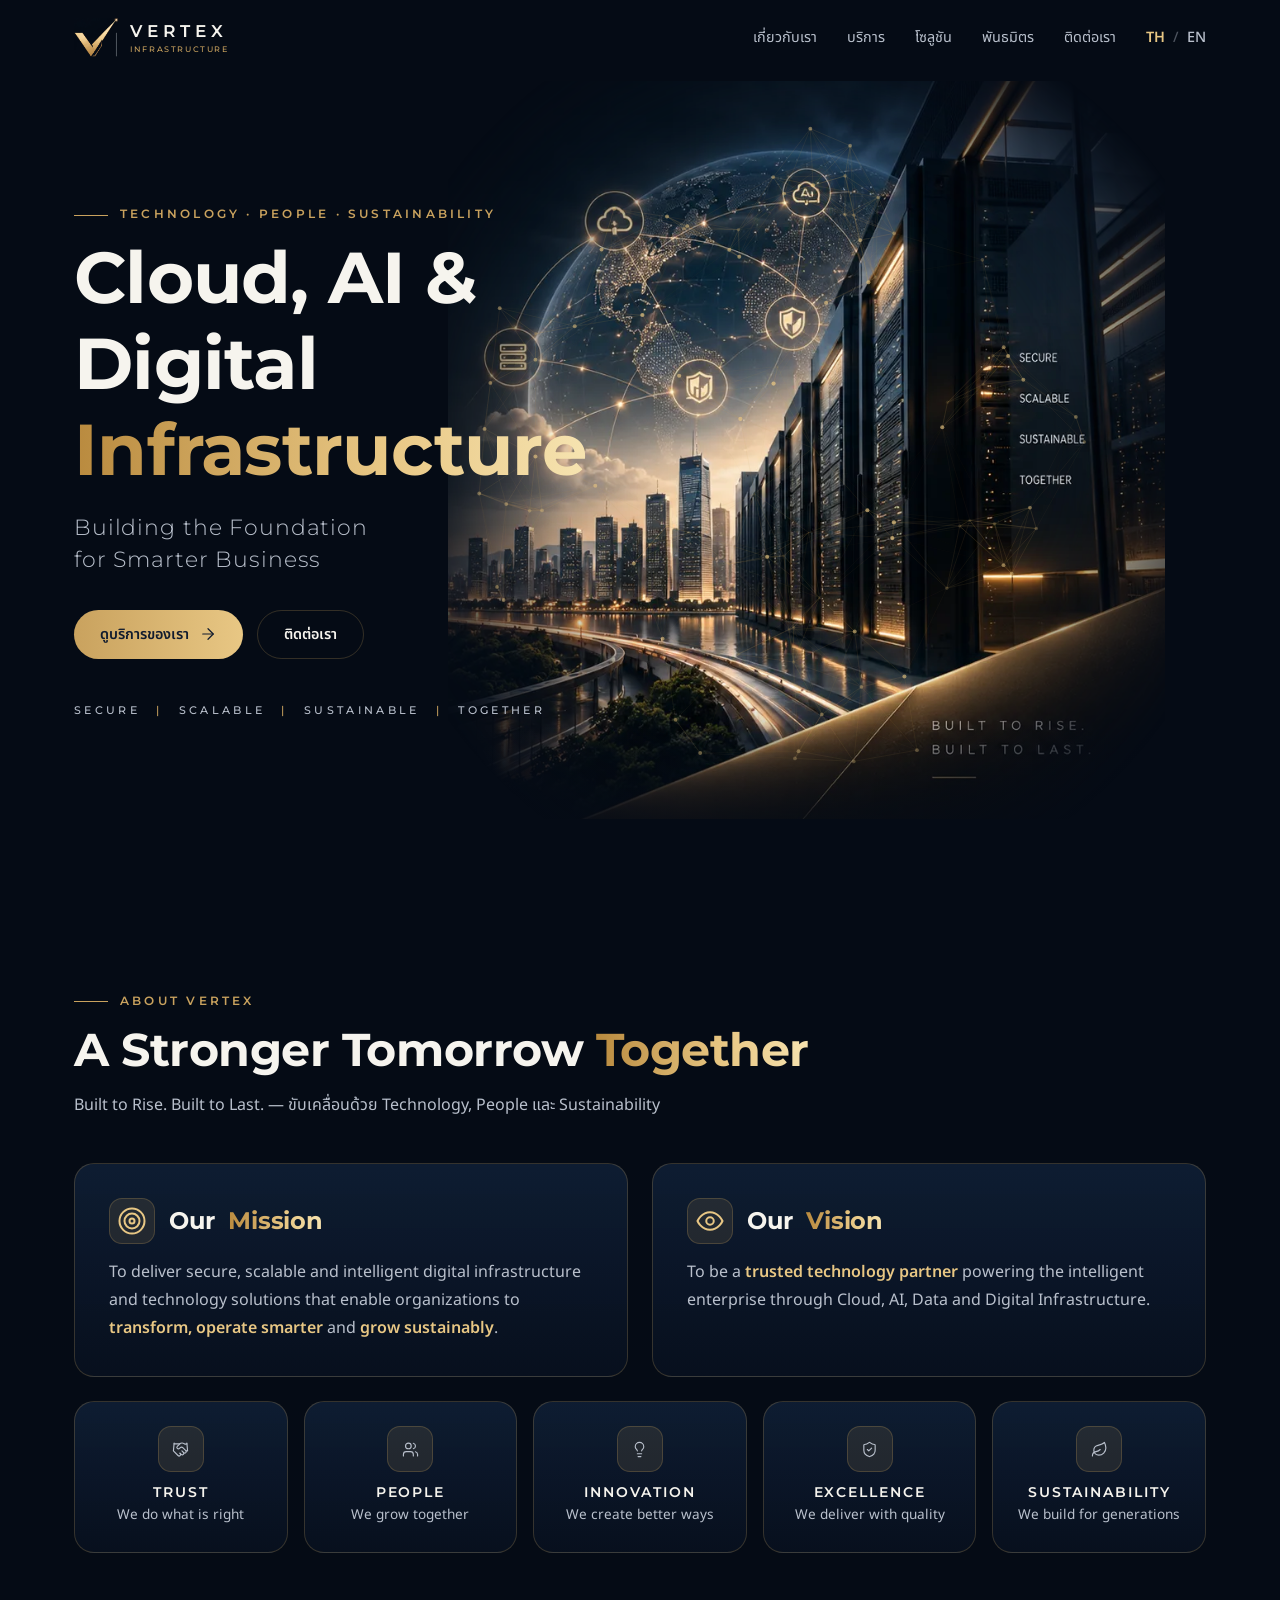
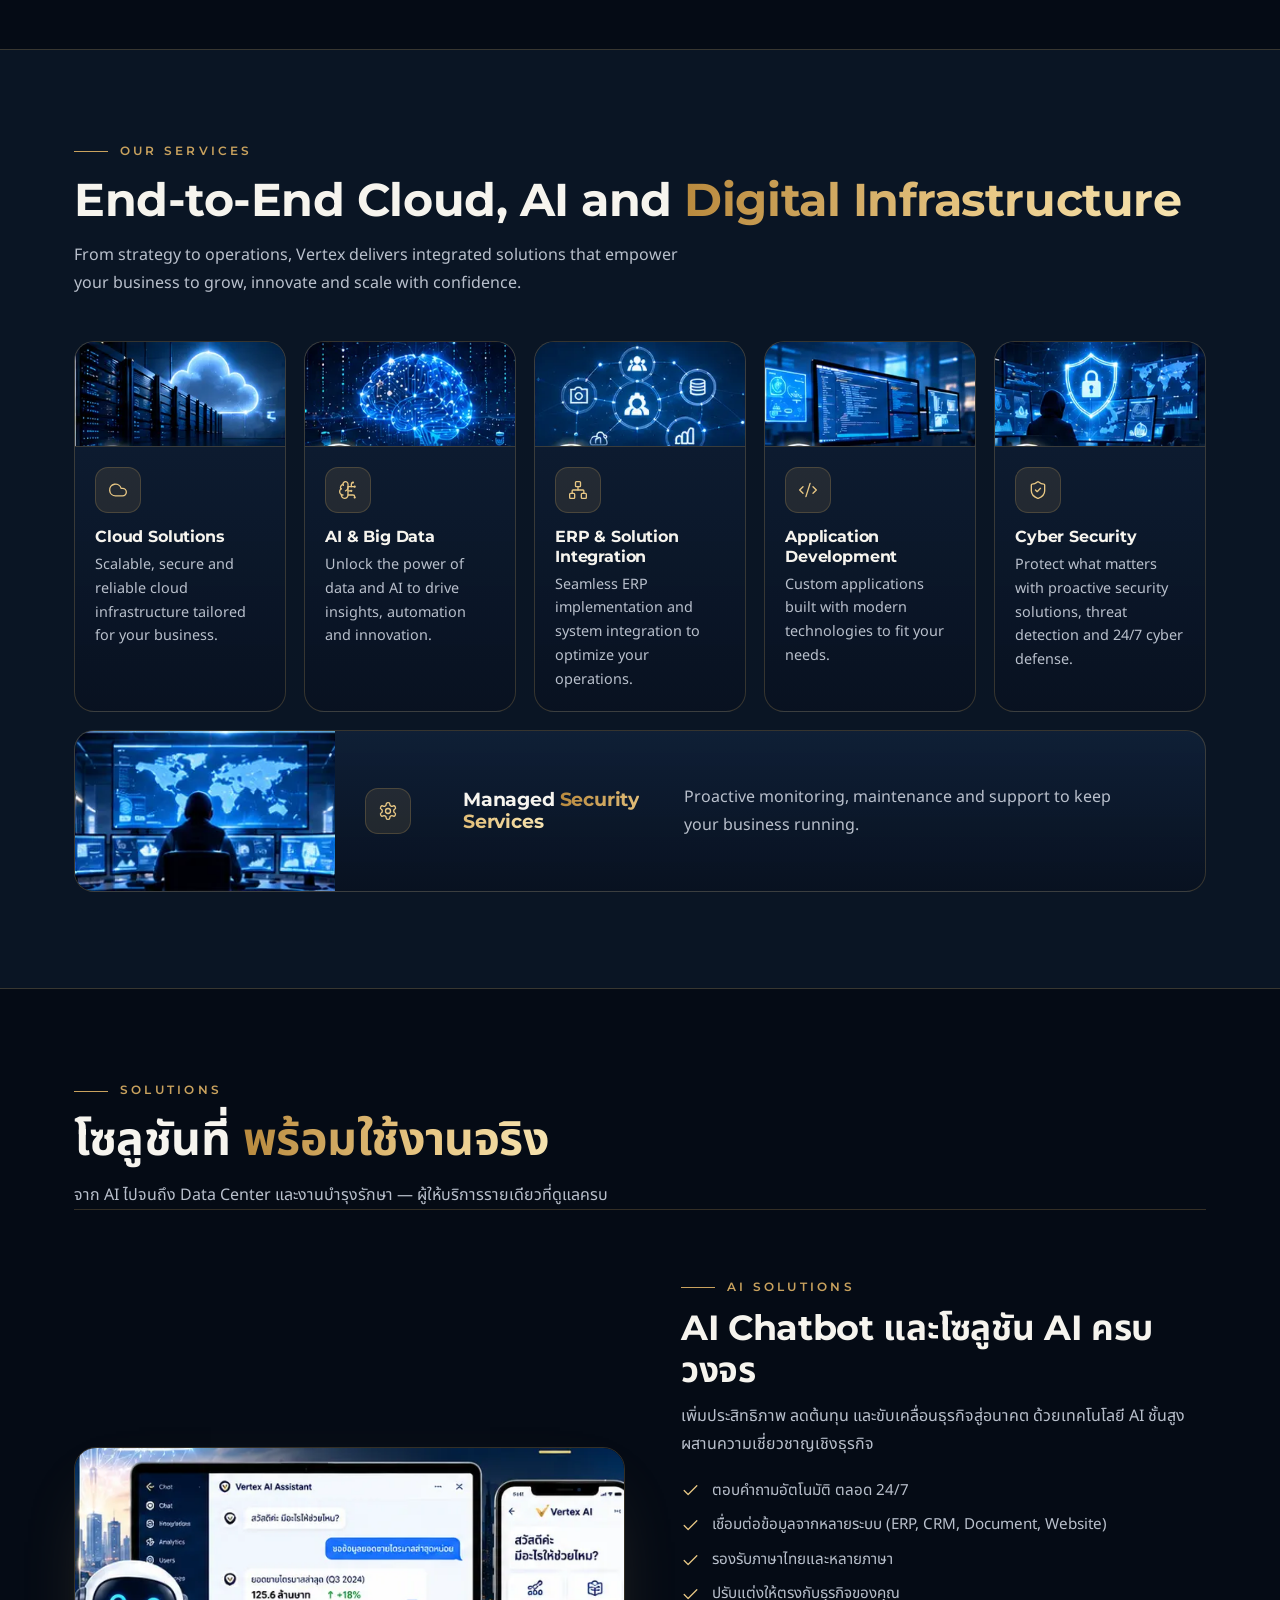
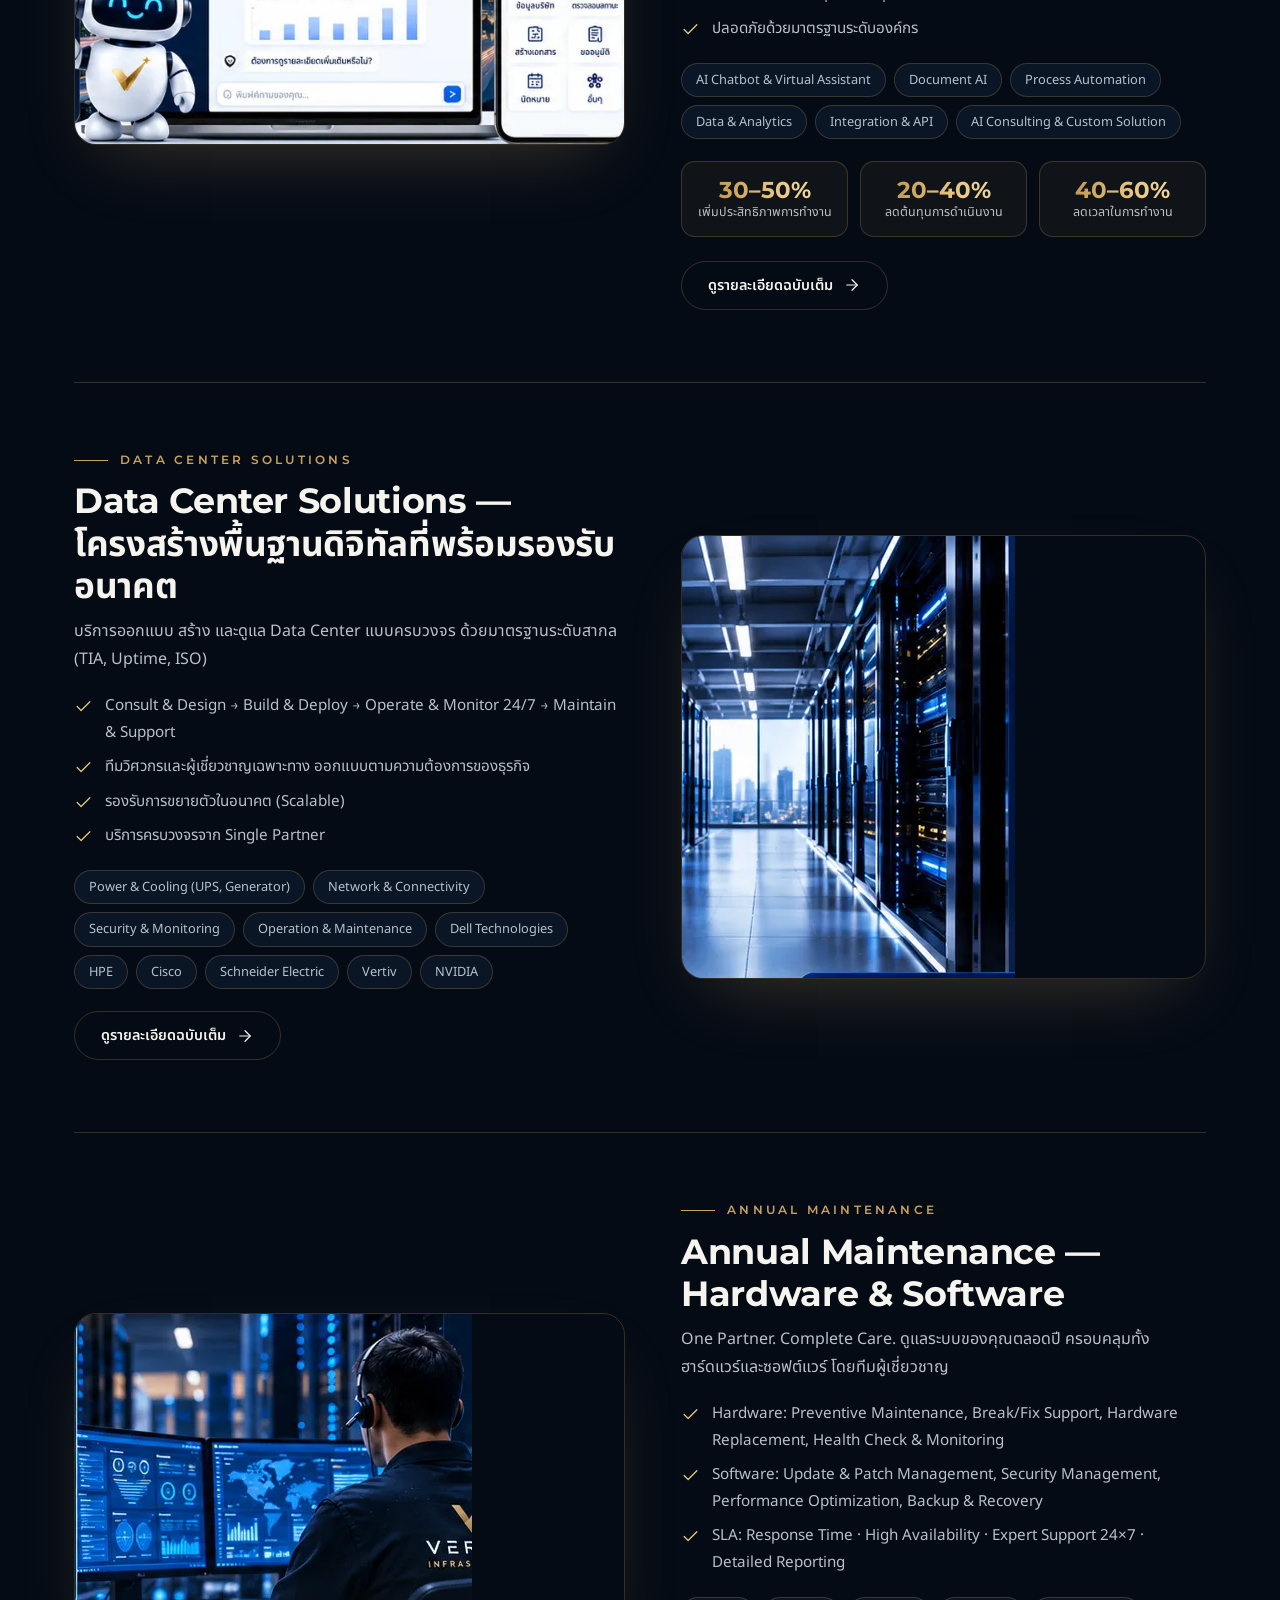
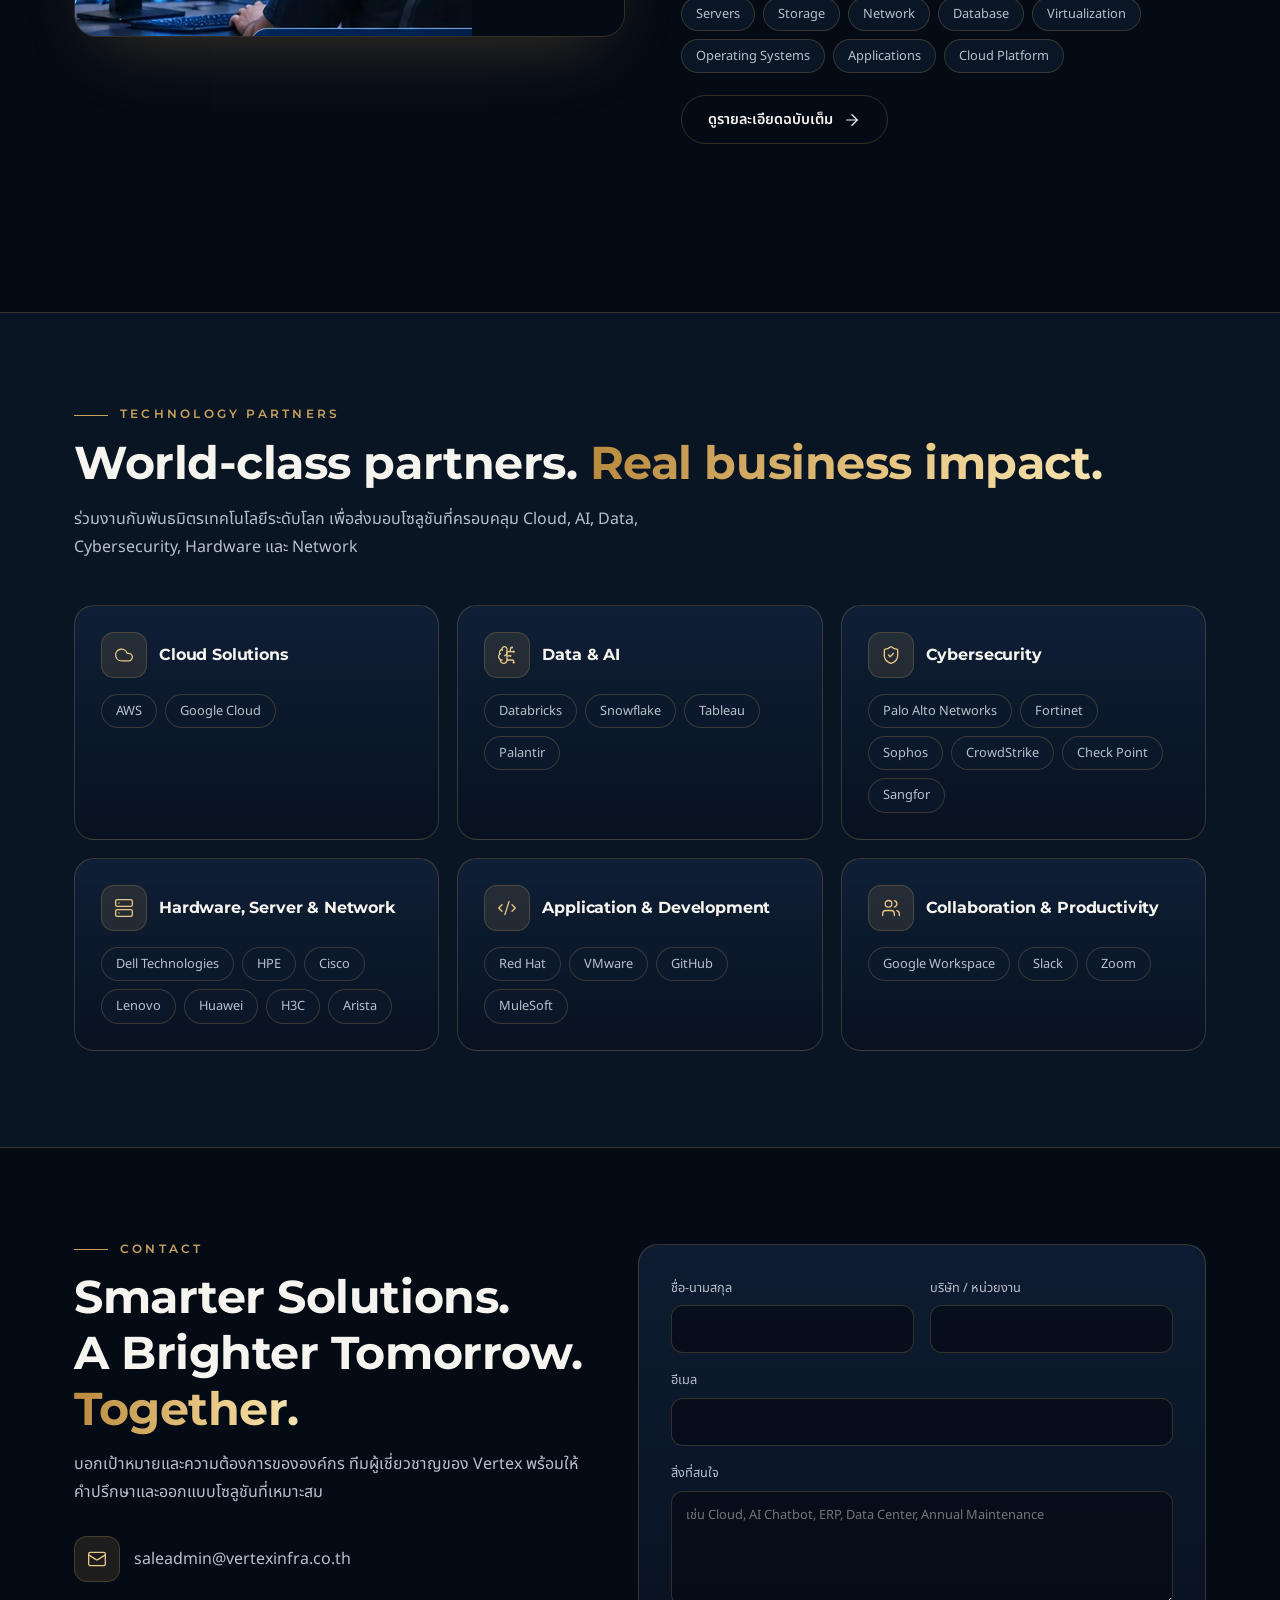
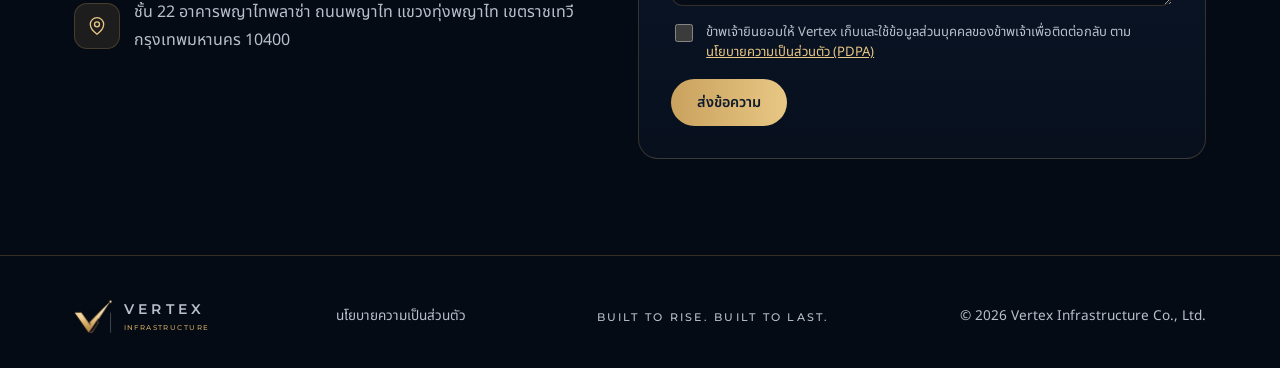
==== commit f7ebd6d2: "Add files via upload" ====
--- a/index.html
+++ b/index.html
@@ -5,15 +5,30 @@
 <meta name="viewport" content="width=device-width, initial-scale=1, viewport-fit=cover">
 <title>Vertex Infrastructure — Cloud, AI & Digital Infrastructure</title>
 <meta name="description" content="Vertex Infrastructure ให้บริการ Cloud, AI, Data Center, ERP, Cyber Security และ Managed Services แบบครบวงจร — Built to Rise. Built to Last.">
+<meta name="robots" content="index,follow">
+<!-- Search Console: วาง meta google-site-verification จาก Google ไว้บรรทัดถัดไป -->
 <meta property="og:title" content="Vertex Infrastructure — Building the Foundation for Smarter Business">
 <meta property="og:type" content="website">
+<meta property="og:site_name" content="Vertex Infrastructure">
+<meta property="og:locale" content="th_TH">
 <meta property="og:description" content="Cloud, AI, Data Center, ERP, Cyber Security และ Managed Services — Built to Rise. Built to Last.">
-<meta property="og:image" content="assets/images/hero.webp">
+<meta property="og:url" content="https://www.vertexinfra.co.th/">
+<meta property="og:image" content="https://www.vertexinfra.co.th/assets/images/hero.webp">
+<meta property="og:image:alt" content="Vertex Infrastructure — Cloud, AI and Digital Infrastructure">
+<meta name="twitter:card" content="summary_large_image">
+<meta name="twitter:title" content="Vertex Infrastructure — Building the Foundation for Smarter Business">
+<meta name="twitter:description" content="Cloud, AI, Data Center, ERP, Cyber Security และ Managed Services — Built to Rise. Built to Last.">
+<meta name="twitter:image" content="https://www.vertexinfra.co.th/assets/images/hero.webp">
+<link rel="canonical" href="https://www.vertexinfra.co.th/">
+<link rel="sitemap" type="application/xml" title="Sitemap" href="sitemap.xml">
 <meta name="theme-color" content="#050B15">
 <link rel="icon" href="assets/images/favicon.png" type="image/png">
+<script type="application/ld+json">
+{"@context":"https://schema.org","@type":"Organization","name":"Vertex Infrastructure Co., Ltd.","alternateName":"Vertex Infrastructure","url":"https://www.vertexinfra.co.th/","logo":"https://www.vertexinfra.co.th/assets/images/logo.png","email":"saleadmin@vertexinfra.co.th","address":{"@type":"PostalAddress","streetAddress":"22nd Floor, Phayathai Plaza, Phayathai Road, Thung Phaya Thai","addressLocality":"Ratchathewi","addressRegion":"Bangkok","postalCode":"10400","addressCountry":"TH"},"sameAs":[]}
+</script>
 <link rel="preconnect" href="https://fonts.googleapis.com"><link rel="preconnect" href="https://fonts.gstatic.com" crossorigin>
 <link href="https://fonts.googleapis.com/css2?family=Montserrat:wght@400;500;600;700;800&family=Noto+Sans+Thai:wght@300;400;500;600;700&display=swap" rel="stylesheet">
-<link rel="stylesheet" href="assets/css/main.css?v=10">
+<link rel="stylesheet" href="assets/css/main.css?v=11">
 </head>
 <body>
 <svg width="0" height="0" style="position:absolute" fill="none" stroke="currentColor" stroke-width="1.6" stroke-linecap="round" stroke-linejoin="round"><symbol id="i-cloud" viewBox="0 0 24 24"><path d="M17.5 19H9a7 7 0 1 1 6.71-9h1.79a4.5 4.5 0 1 1 0 9Z" /></symbol><symbol id="i-brain-circuit" viewBox="0 0 24 24"><path d="M12 5a3 3 0 1 0-5.997.125 4 4 0 0 0-2.526 5.77 4 4 0 0 0 .556 6.588A4 4 0 1 0 12 18Z" />
@@ -145,23 +160,30 @@
 <section class="sec" id="contact"><div class="wrap ct">
 <div><p class="eb">Contact</p><h2>Smarter Solutions.<br>A Brighter Tomorrow. <span class="gold">Together.</span></h2>
 <p class="lead">บอกเป้าหมายและความต้องการขององค์กร ทีมผู้เชี่ยวชาญของ Vertex พร้อมให้คำปรึกษาและออกแบบโซลูชันที่เหมาะสม</p><div class="ci"><a href="mailto:saleadmin@vertexinfra.co.th"><span class="ib"><svg class="i"><use href="#i-mail"/></svg></span><span>saleadmin@vertexinfra.co.th</span></a><p><span class="ib"><svg class="i"><use href="#i-map-pin"/></svg></span><span>ชั้น 22 อาคารพญาไทพลาซ่า ถนนพญาไท แขวงทุ่งพญาไท เขตราชเทวี กรุงเทพมหานคร 10400</span></p></div></div>
-<form class="card" id="fm" novalidate>
+<form class="card" id="fm" action="https://formsubmit.co/saleadmin@vertexinfra.co.th" method="POST" novalidate>
+<input type="hidden" name="_subject" value="Vertex Website — Contact">
+<input type="hidden" name="_template" value="table">
+<input type="hidden" name="_next" id="form-next" value="">
+<input type="text" name="_honey" tabindex="-1" autocomplete="off" aria-hidden="true" class="hp">
 <div class="fr">
 <label>ชื่อ-นามสกุล<input name="name" autocomplete="name" required></label>
 <label>บริษัท / หน่วยงาน<input name="company" autocomplete="organization" required></label>
 </div>
 <label>อีเมล<input type="email" name="email" autocomplete="email" required></label>
 <label>สิ่งที่สนใจ<textarea name="message" rows="4" placeholder="เช่น Cloud, AI Chatbot, ERP, Data Center, Annual Maintenance"></textarea></label>
-<input type="text" name="_honey" tabindex="-1" autocomplete="off" aria-hidden="true" class="hp">
-<button type="submit" class="btn p" style="justify-self:start">ส่งข้อความ</button>
+<label class="consent"><input type="checkbox" name="consent" id="fm-consent" required value="yes"><span>ข้าพเจ้ายินยอมให้ Vertex เก็บและใช้ข้อมูลส่วนบุคคลของข้าพเจ้าเพื่อติดต่อกลับ ตาม <a href="privacy.html" target="_blank" rel="noopener noreferrer">นโยบายความเป็นส่วนตัว (PDPA)</a></span></label>
+<button type="submit" class="btn p" id="fm-btn" style="justify-self:start">ส่งข้อความ</button>
 <p id="ok" role="status">ขอบคุณครับ ทีมงานจะติดต่อกลับโดยเร็วที่สุด</p>
-<p id="err" role="alert" hidden>ส่งไม่สำเร็จ กรุณาลองอีกครั้งหรืออีเมล saleadmin@vertexinfra.co.th</p>
+<p id="err" role="alert" hidden>ส่งไม่สำเร็จ กรุณาลองอีกครั้งหรืออีเมล saleadmin@vertexinfra.co.th โดยตรง</p>
+<p id="pending" role="status" hidden>ฟอร์มกำลังรอเปิดใช้งาน ทีม Vertex จะตรวจสอบอีเมล saleadmin@vertexinfra.co.th — หากเร่งด่วนโปรดอีเมลโดยตรง</p>
 </form>
 </div></section>
 
-<footer><div class="wrap fb"><a href="#top" class="lg"><img src="assets/images/logo.png" alt="Vertex" style="height:34px"><span><b style="font-size:.9rem">VERTEX</b><small>INFRASTRUCTURE</small></span></a><small>BUILT TO RISE. BUILT TO LAST.</small><span>© 2026 Vertex Infrastructure Co., Ltd.</span></div></footer>
+<footer><div class="wrap fb"><a href="#top" class="lg"><img src="assets/images/logo.png" alt="Vertex" style="height:34px"><span><b style="font-size:.9rem">VERTEX</b><small>INFRASTRUCTURE</small></span></a><div class="fb-legal"><a href="privacy.html">นโยบายความเป็นส่วนตัว</a></div><small>BUILT TO RISE. BUILT TO LAST.</small><span>© 2026 Vertex Infrastructure Co., Ltd.</span></div></footer>
 
 <div id="lb" role="dialog" aria-label="ภาพขยาย"><img alt=""></div>
-<script src="assets/js/main.js"></script>
+<script src="assets/js/memorial.js?v=2"></script>
+<script src="assets/js/analytics.js?v=1"></script>
+<script src="assets/js/main.js?v=4"></script>
 </body>
 </html>
--- a/assets/css/main.css
+++ b/assets/css/main.css
@@ -101,6 +101,8 @@
 .fr{display:grid;grid-template-columns:1fr 1fr;gap:16px}
 #ok{display:none;color:var(--gold2);font-size:.9rem;margin:0}
 #err{color:#f0a8a8;font-size:.9rem;margin:8px 0 0}
+#pending{color:var(--gold2);font-size:.9rem;margin:8px 0 0}
+#fm.sending #fm-btn{opacity:.72;pointer-events:none}
 .hp{position:absolute;width:1px;height:1px;padding:0;margin:-1px;overflow:hidden;clip:rect(0,0,0,0);white-space:nowrap;border:0}
 .ci{display:grid;gap:16px;margin-top:30px}
 .ci a,.ci p{display:flex;gap:14px;align-items:center;margin:0;color:var(--mu)}
@@ -108,6 +110,30 @@
 footer{border-top:1px solid var(--ln);padding:44px 0 34px;color:var(--mu);font-size:.85rem}
 .fb{display:flex;justify-content:space-between;align-items:center;gap:20px;flex-wrap:wrap}
 .fb small{letter-spacing:.2em;font:500 .7rem 'Montserrat'}
+.fb-legal{display:flex;gap:16px;flex-wrap:wrap}
+.fb-legal a{color:var(--mu)}
+.fb-legal a:hover{color:var(--gold2)}
+.consent{display:flex;gap:10px;align-items:flex-start;font-size:.82rem;color:var(--mu);line-height:1.55;cursor:pointer}
+.consent input{width:18px;height:18px;margin-top:2px;flex:none;accent-color:var(--gold)}
+.consent a{color:var(--gold2);text-decoration:underline}
+.legal{padding-top:calc(96px + env(safe-area-inset-top,0px))}
+.legal h1{margin-bottom:6px}
+.legal .updated{font-size:.85rem;color:var(--mu);margin:0 0 28px}
+.legal h2{font-size:1.12rem;margin:26px 0 8px;color:var(--tx)}
+.legal p,.legal li{color:var(--mu);font-size:.95rem}
+.legal ul{padding-left:1.25em;margin:0 0 14px}
+.legal a{color:var(--gold2)}
+.legal strong{color:var(--gold2);font-weight:600}
+/* memorial entry overlay */
+#memorial{position:fixed;inset:0;z-index:200;display:grid;place-items:center;padding:24px;background:#0a0a0a;color:#f5f5f5;text-align:center}
+.memorial-panel{max-width:520px;width:100%}
+.memorial-eb{font:600 .72rem/1 Montserrat,sans-serif;letter-spacing:.32em;color:#b8b8b8;margin:0 0 16px}
+#memorial-title{font-size:clamp(1.5rem,4vw,2rem);font-weight:600;margin:0 0 18px;line-height:1.45}
+.memorial-msg{color:#c9c9c9;font-size:1rem;line-height:1.85;margin:0 0 28px}
+.memorial-img{max-width:min(220px,55vw);width:100%;height:auto;margin:0 auto 22px;border-radius:4px;border:1px solid rgba(201,162,94,.35);box-shadow:0 12px 40px rgba(0,0,0,.45);object-fit:cover;aspect-ratio:3/4}
+.memorial-enter{min-width:200px}
+body.memorial-lock{overflow:hidden}
+html.memorial-tone{filter:grayscale(1)}
 /* lightbox */
 #lb{position:fixed;inset:0;z-index:99;background:rgba(3,7,14,.94);display:none;place-items:center;padding:24px;cursor:zoom-out}
 #lb.o{display:grid}
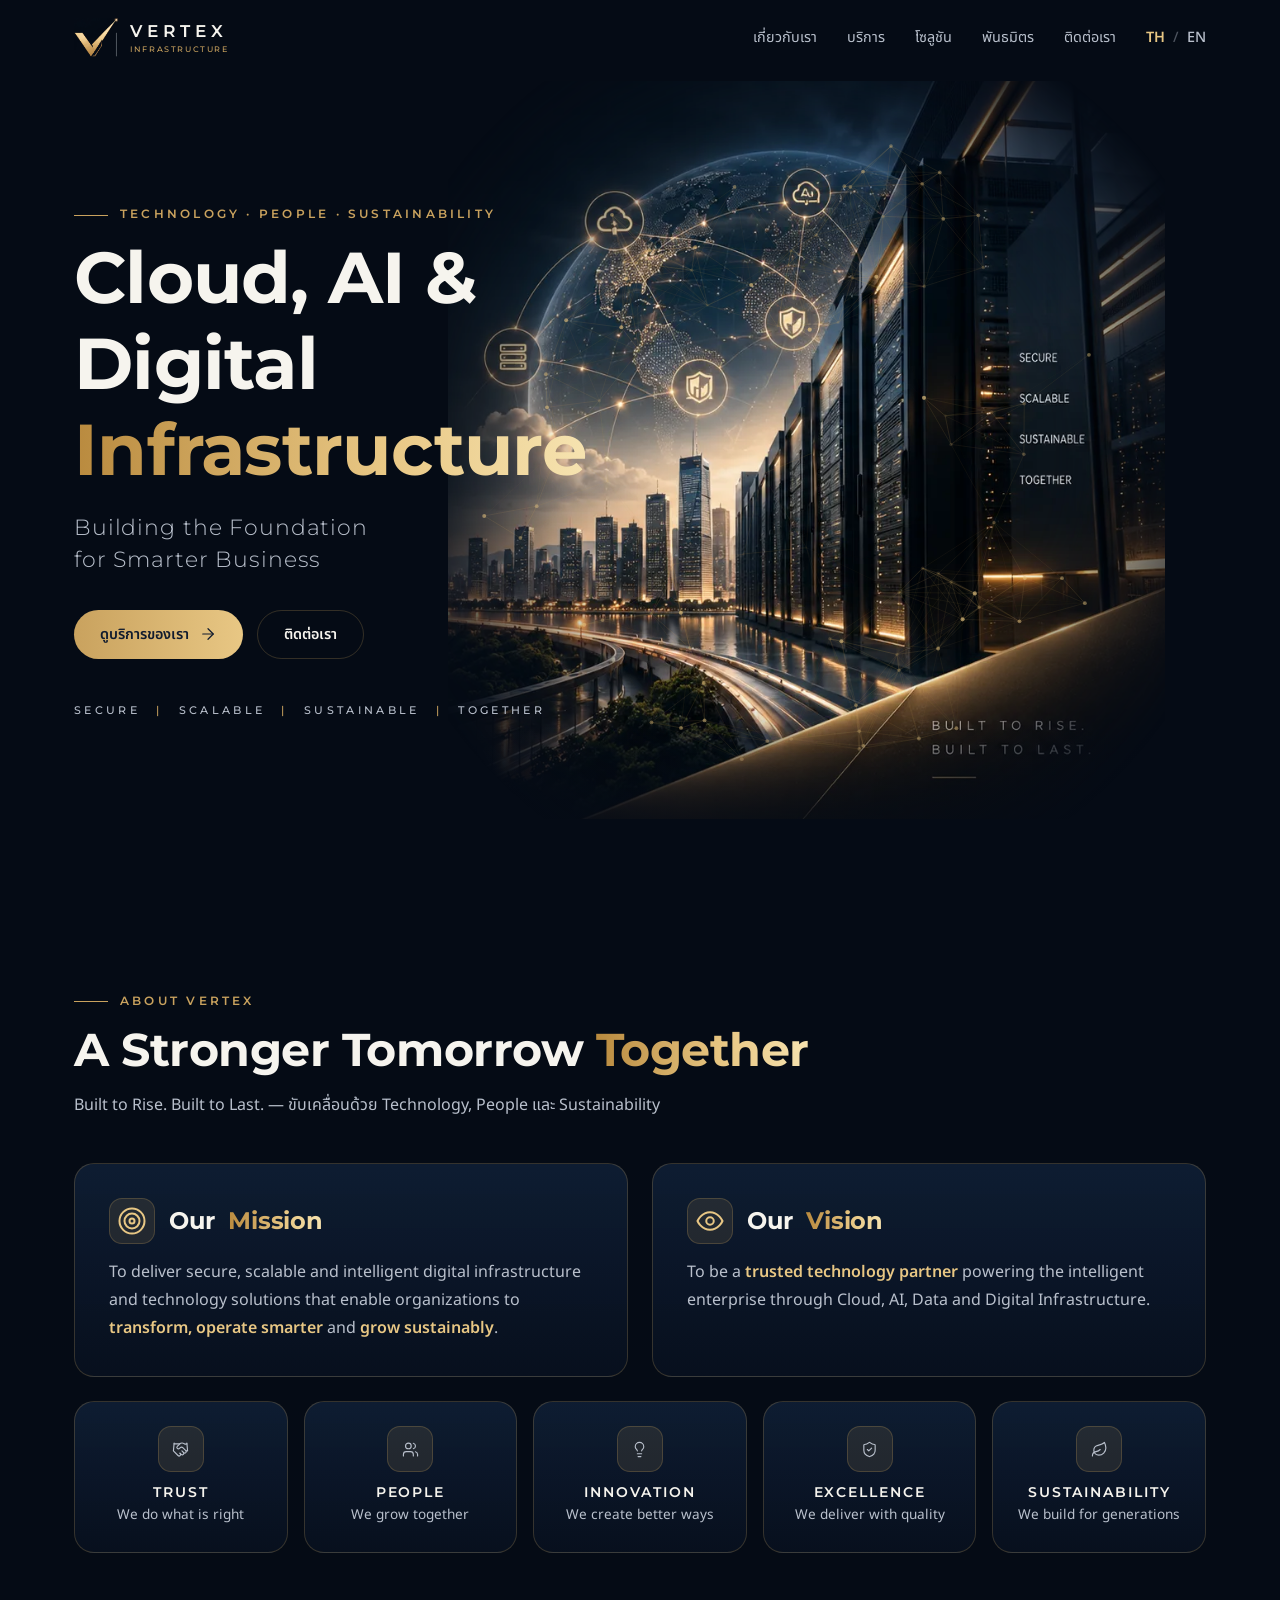
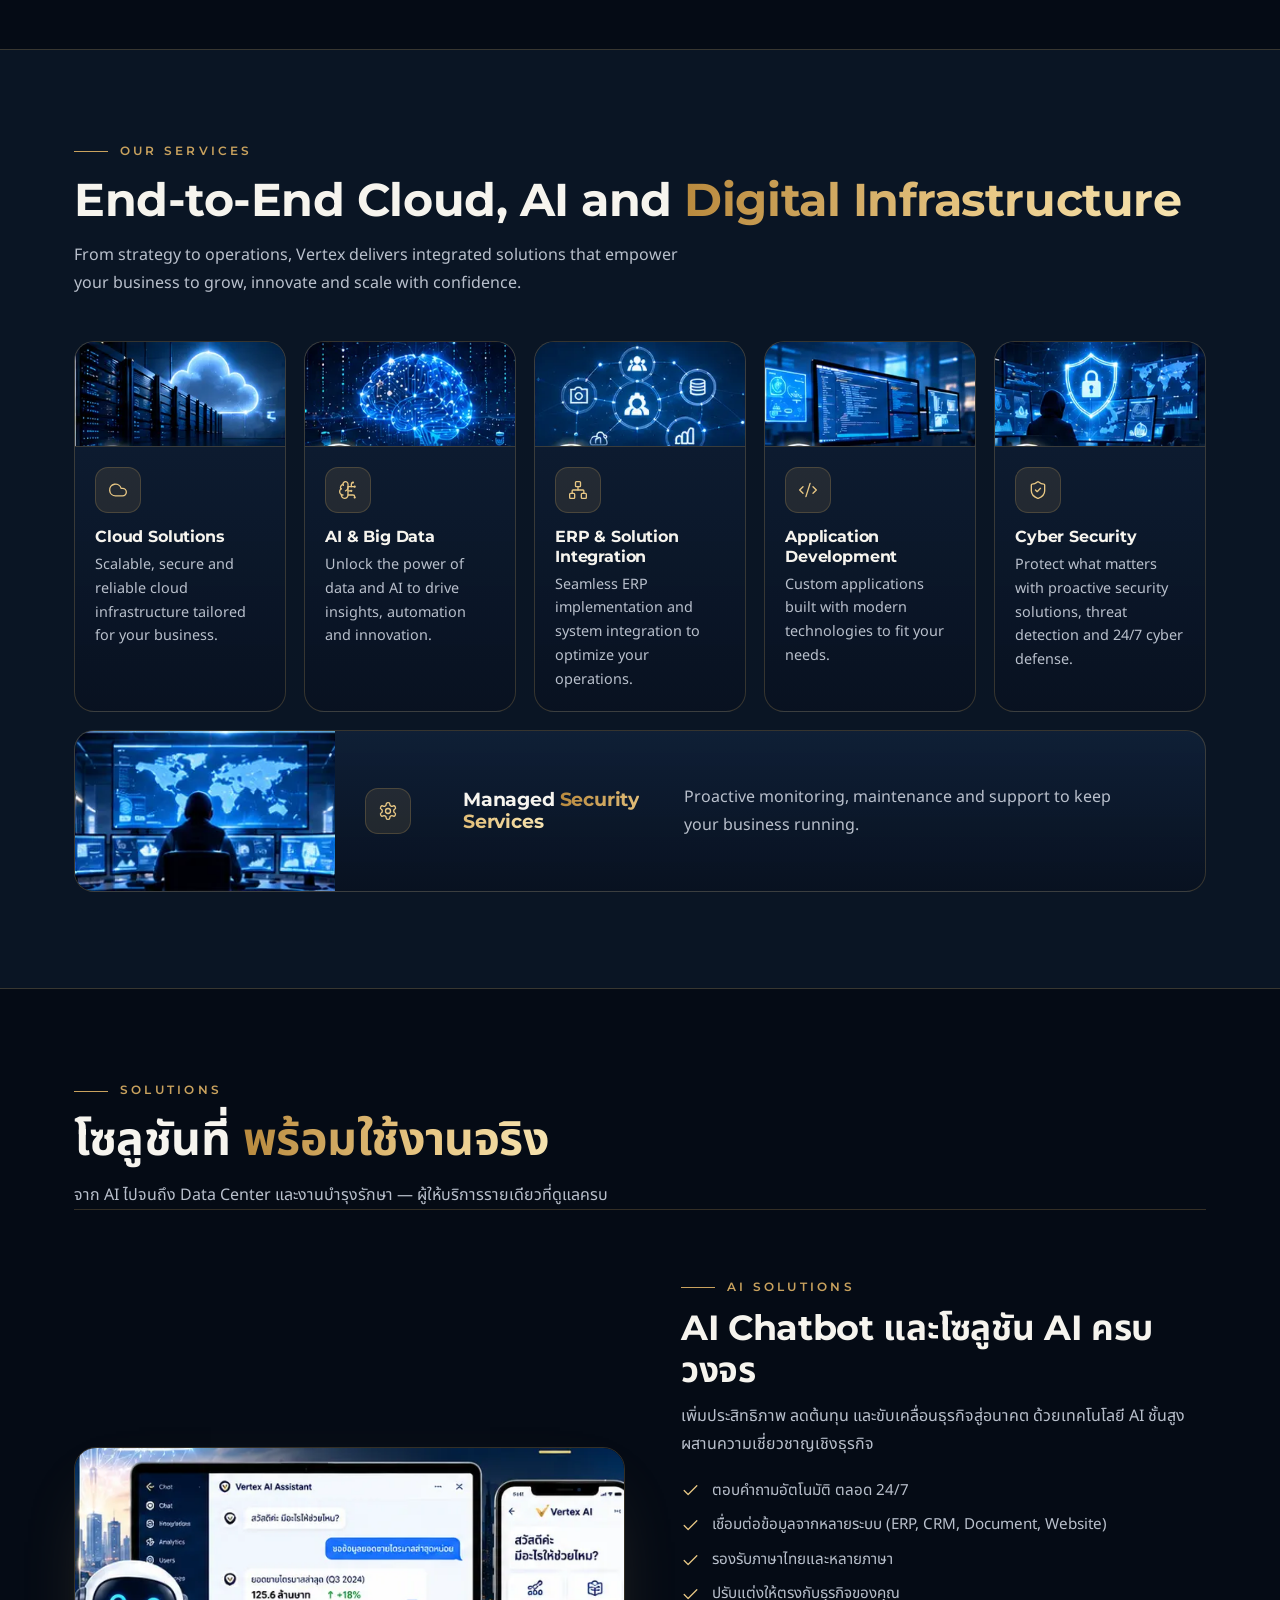
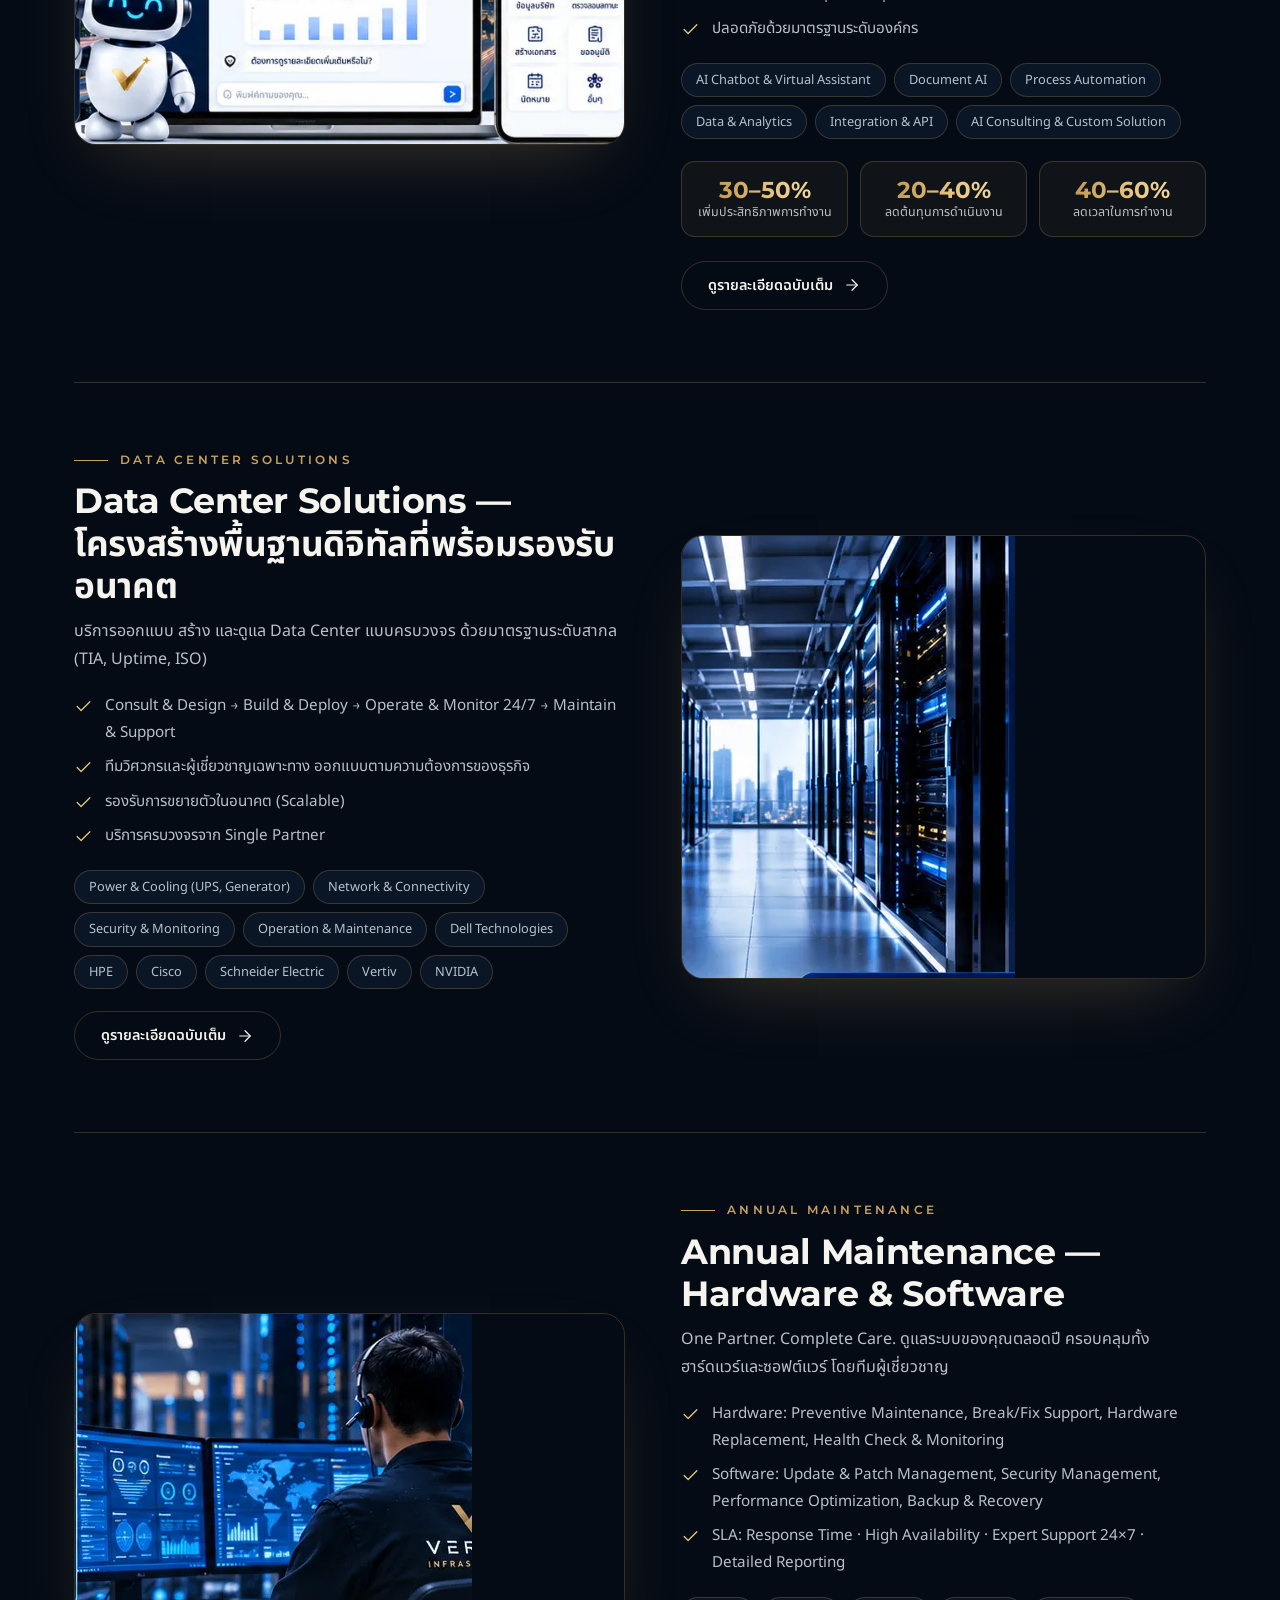
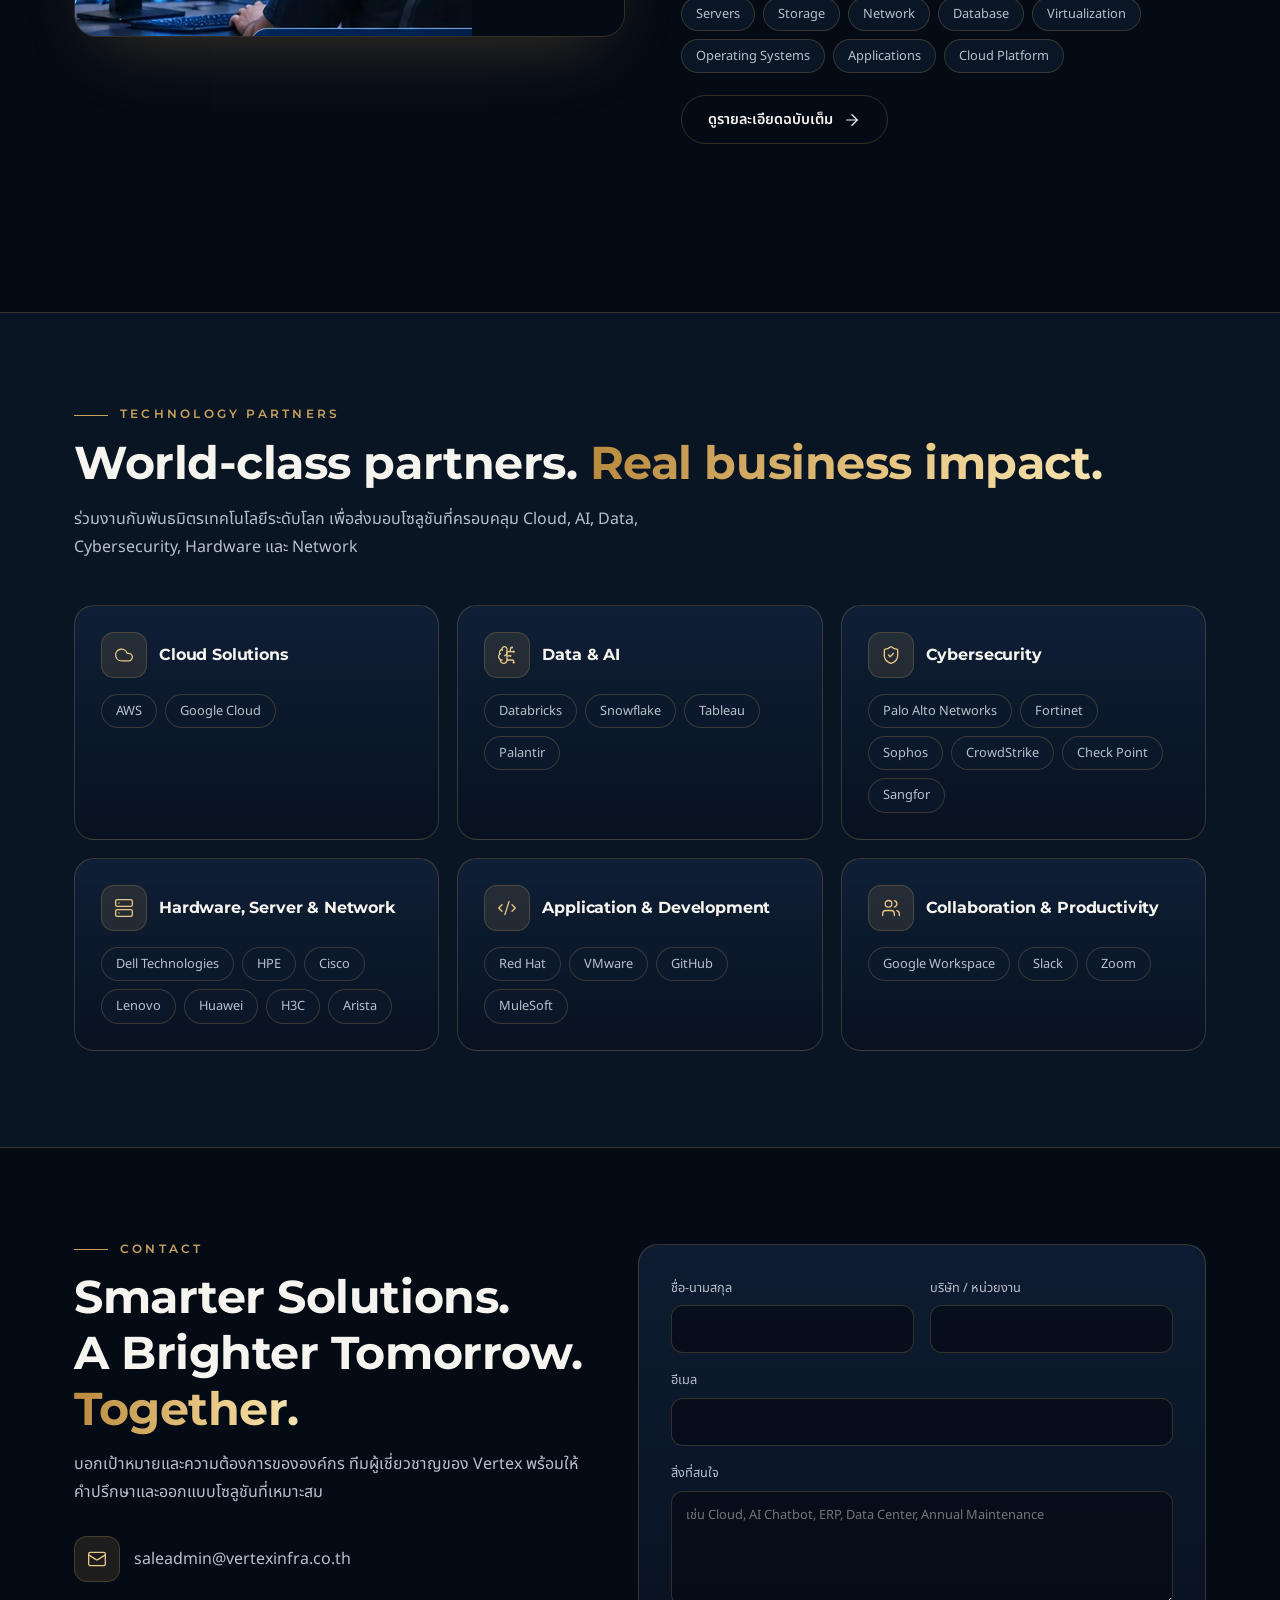
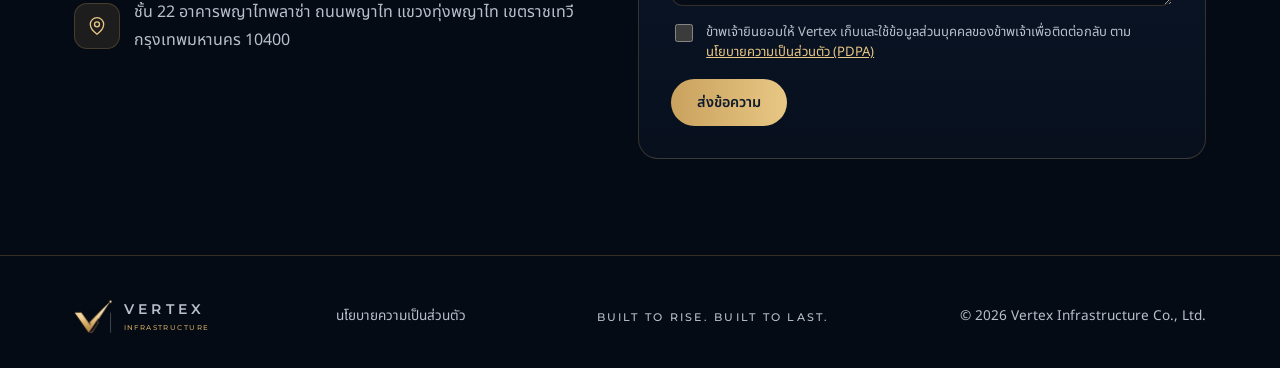
==== commit d5838849: "Update index.html" ====
--- a/index.html
+++ b/index.html
@@ -24,7 +24,7 @@
 <meta name="theme-color" content="#050B15">
 <link rel="icon" href="assets/images/favicon.png" type="image/png">
 <script type="application/ld+json">
-{"@context":"https://schema.org","@type":"Organization","name":"Vertex Infrastructure Co., Ltd.","alternateName":"Vertex Infrastructure","url":"https://www.vertexinfra.co.th/","logo":"https://www.vertexinfra.co.th/assets/images/logo.png","email":"saleadmin@vertexinfra.co.th","address":{"@type":"PostalAddress","streetAddress":"22nd Floor, Phayathai Plaza, Phayathai Road, Thung Phaya Thai","addressLocality":"Ratchathewi","addressRegion":"Bangkok","postalCode":"10400","addressCountry":"TH"},"sameAs":[]}
+{"@context":"https://schema.org","@type":"Organization","name":"Vertex Infrastructure Co., Ltd.","alternateName":"Vertex Infrastructure","url":"https://www.vertexinfra.co.th/","logo":"https://www.vertexinfra.co.th/assets/images/logo.png","email":"saleadmin@vertexinfra.co.th","address":{"@type":"PostalAddress","streetAddress":"21st Floor, Phayathai Plaza, Phayathai Road, Thung Phaya Thai","addressLocality":"Ratchathewi","addressRegion":"Bangkok","postalCode":"10400","addressCountry":"TH"},"sameAs":[]}
 </script>
 <link rel="preconnect" href="https://fonts.googleapis.com"><link rel="preconnect" href="https://fonts.gstatic.com" crossorigin>
 <link href="https://fonts.googleapis.com/css2?family=Montserrat:wght@400;500;600;700;800&family=Noto+Sans+Thai:wght@300;400;500;600;700&display=swap" rel="stylesheet">
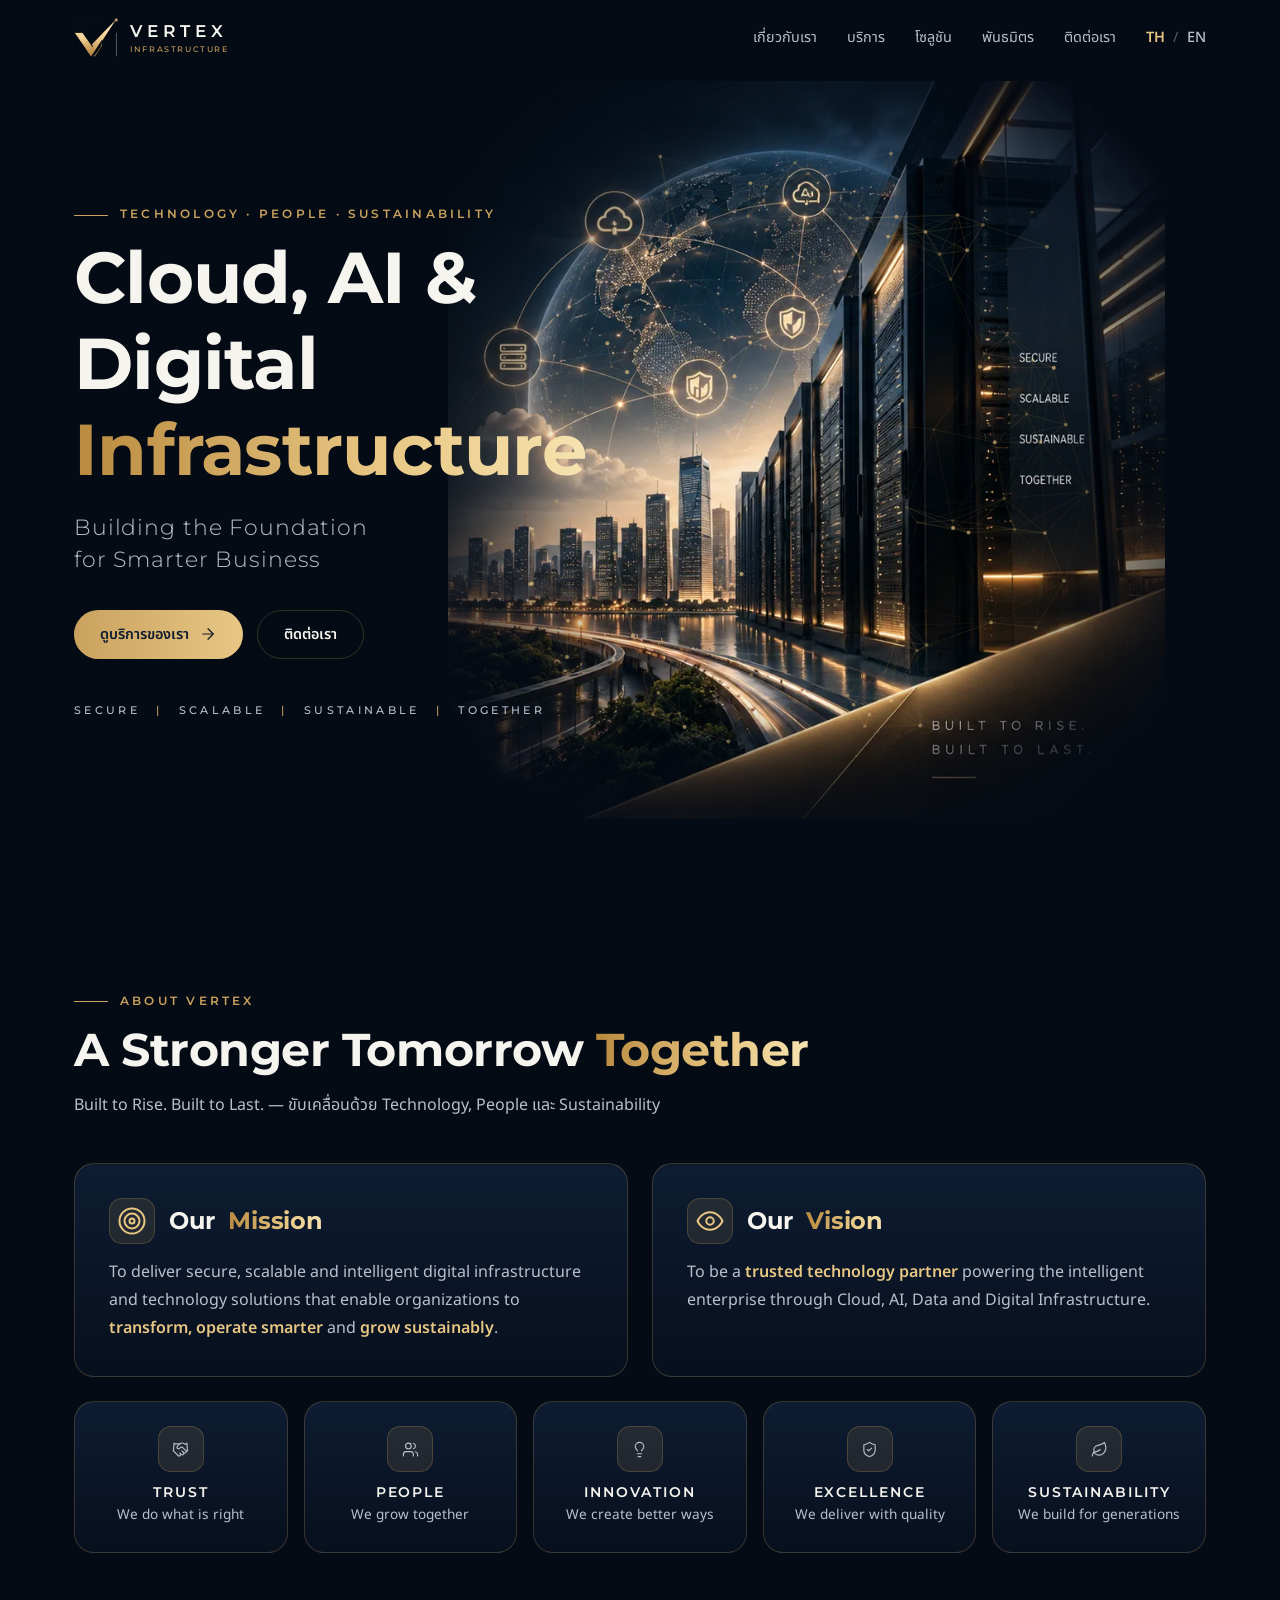
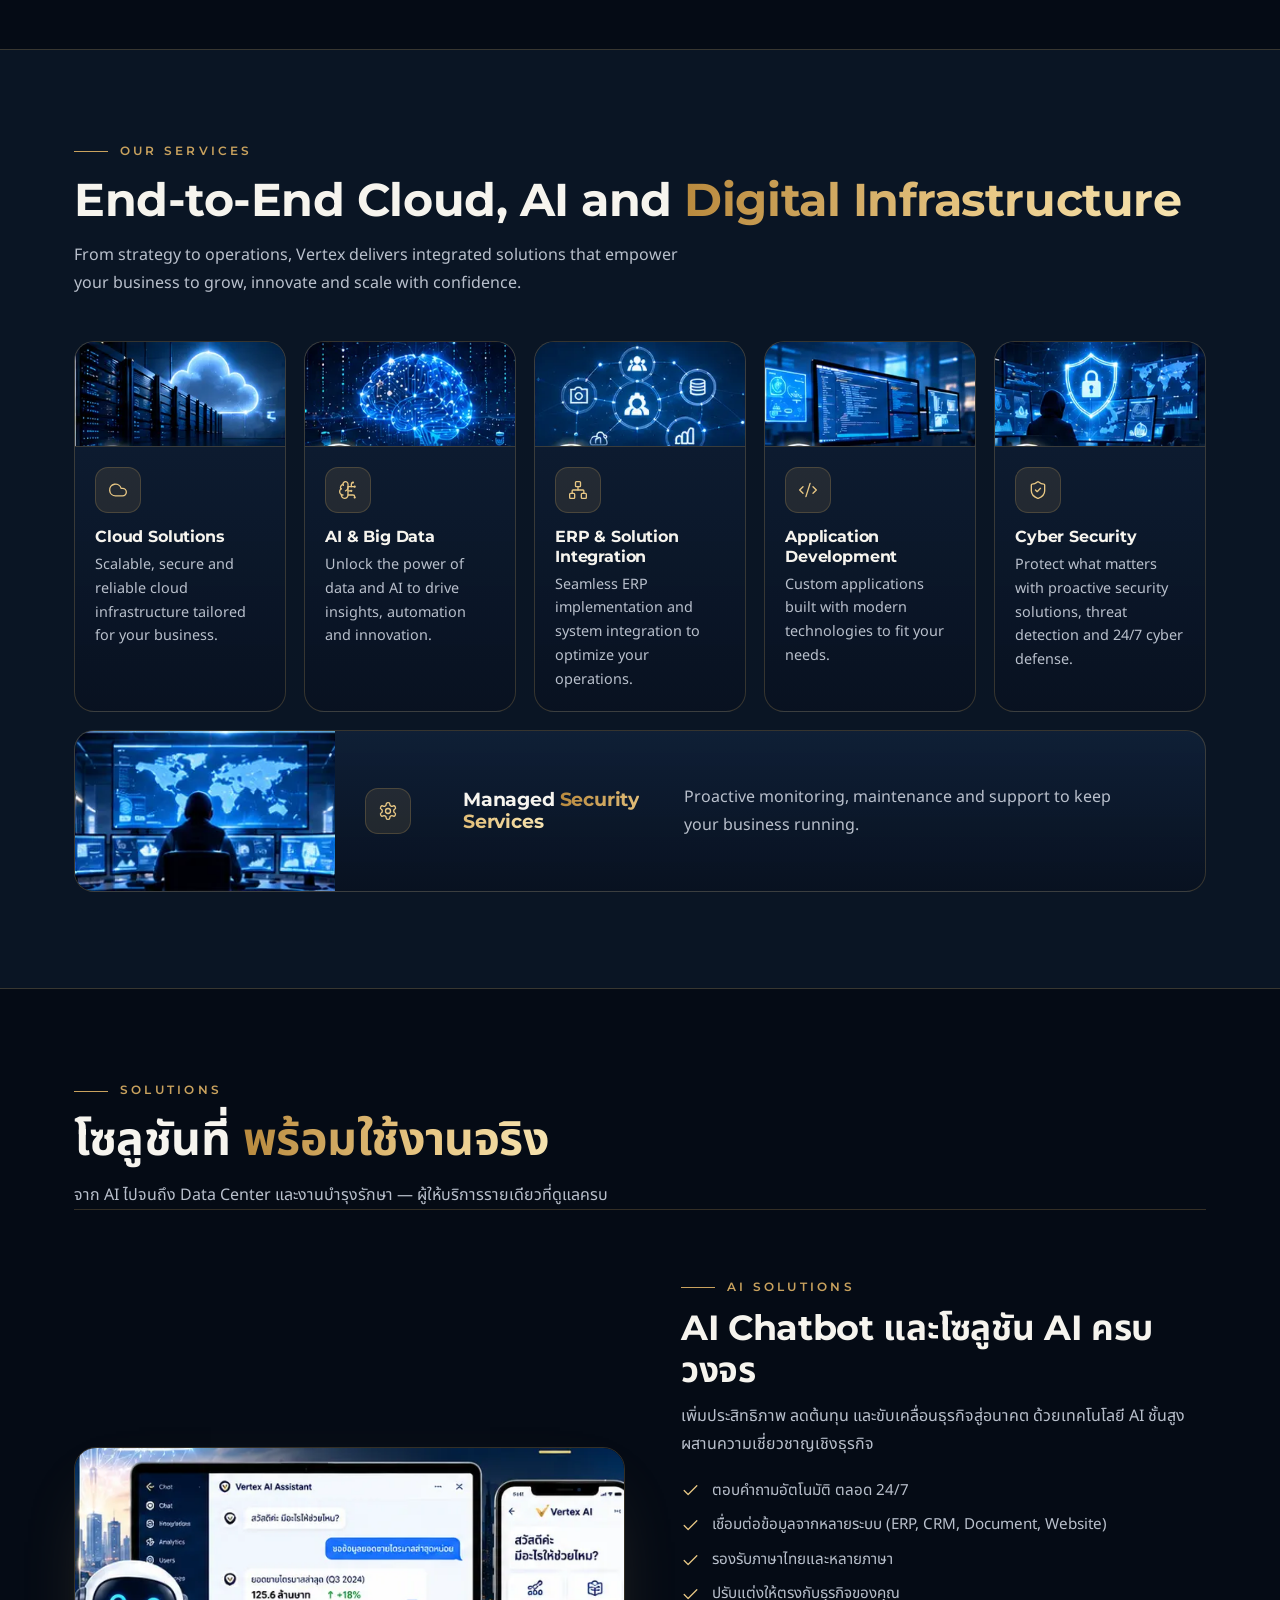
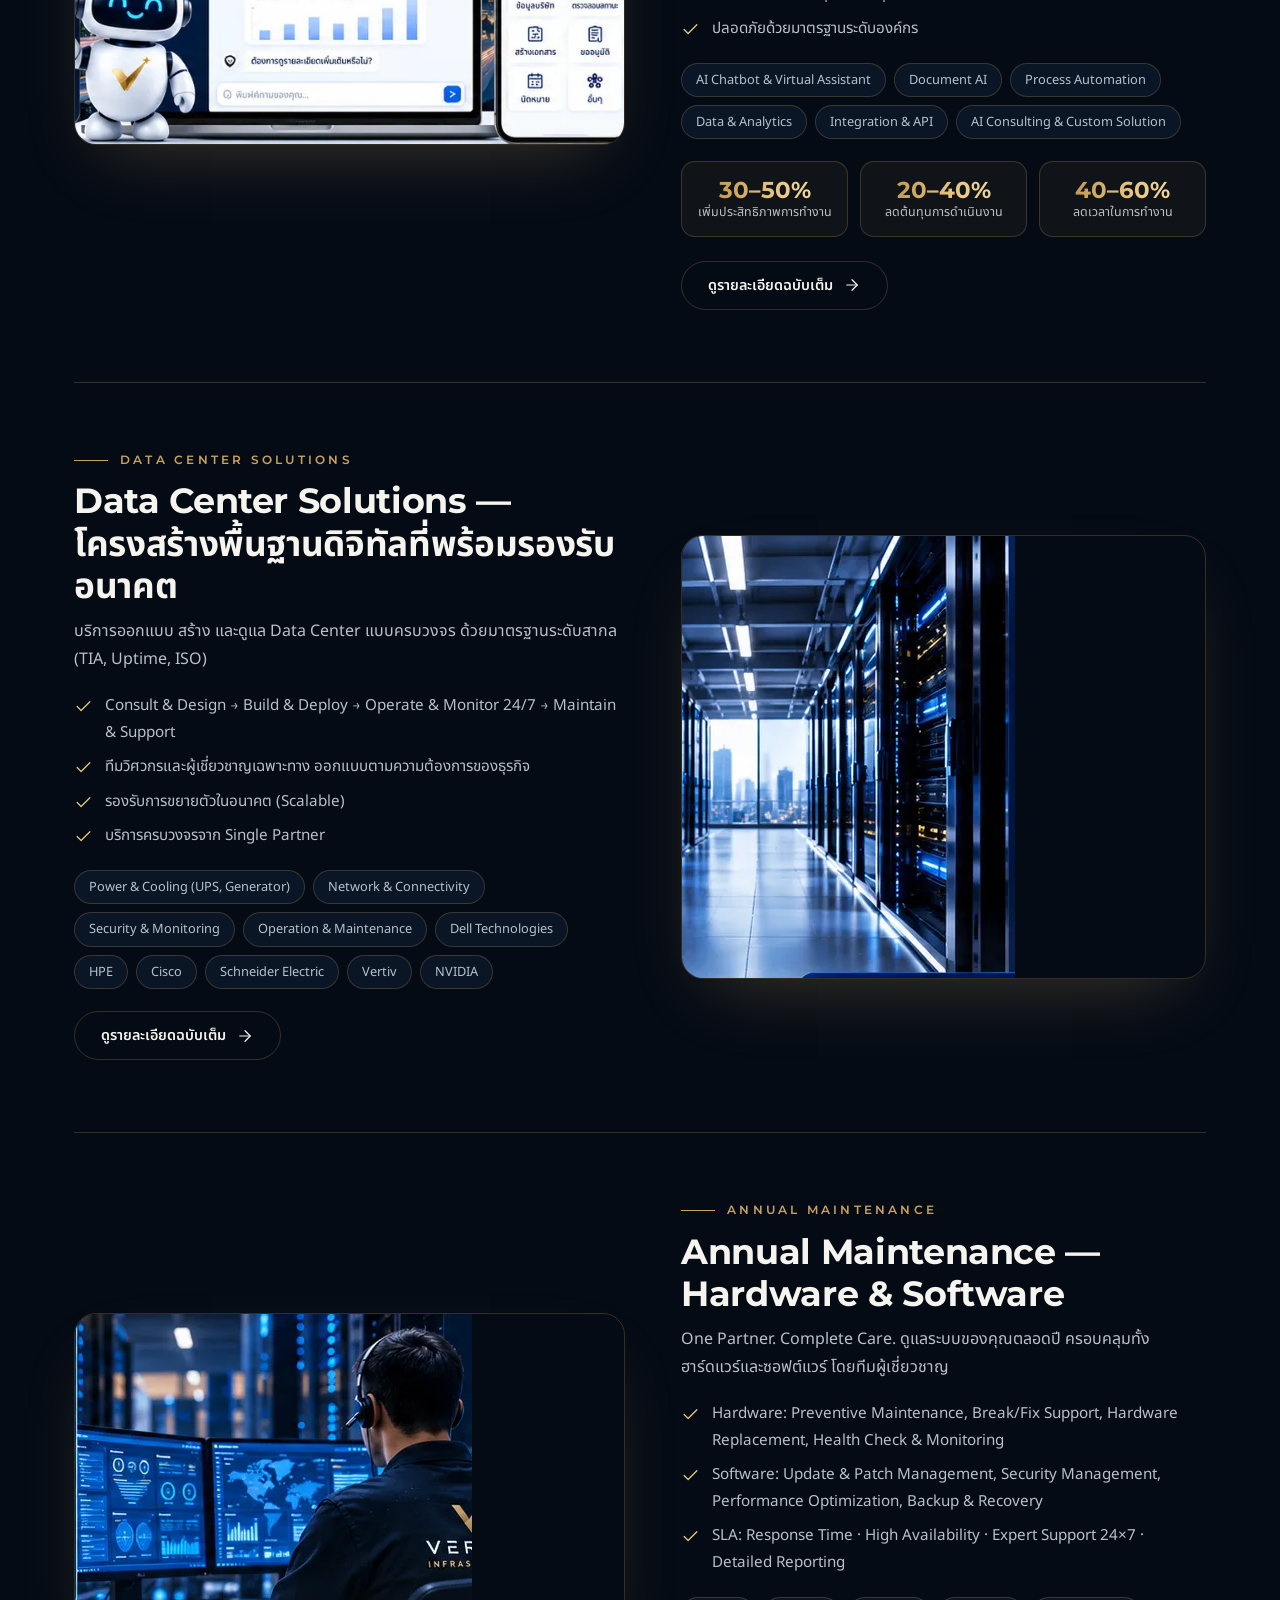
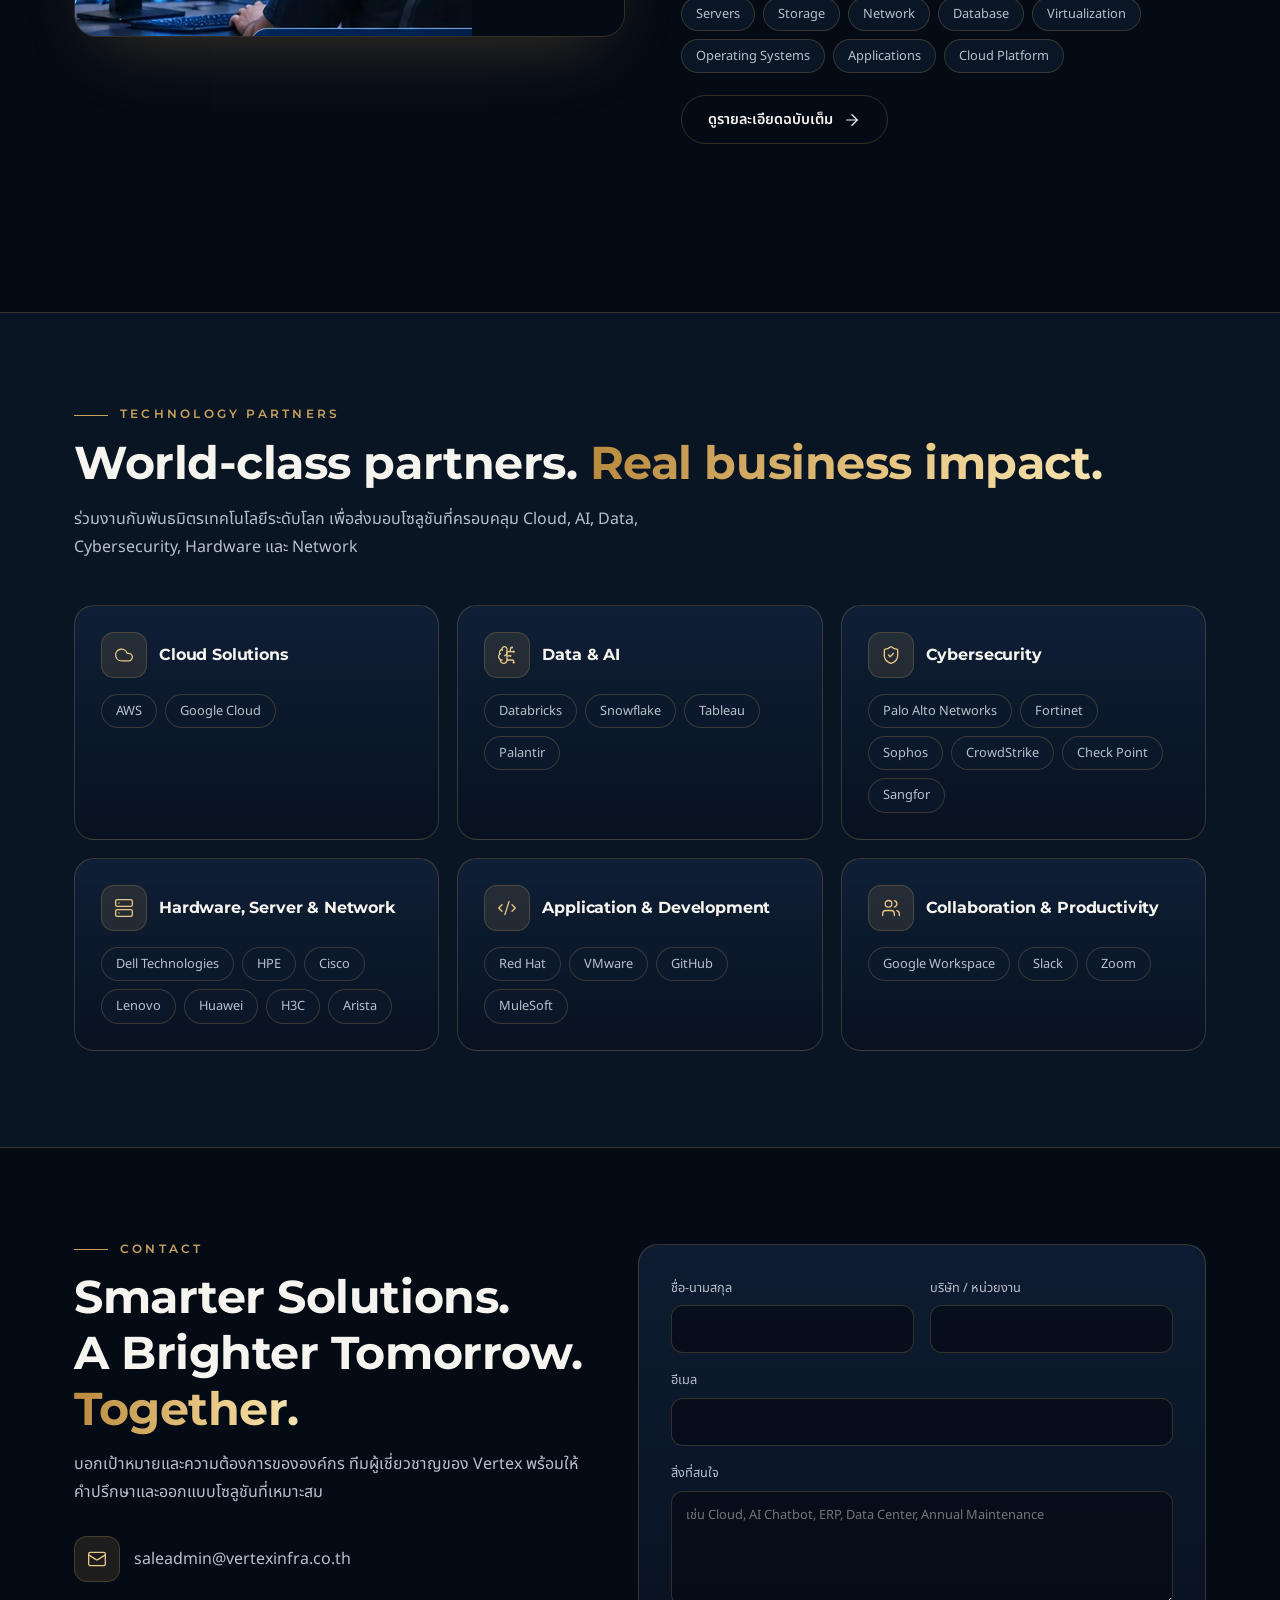
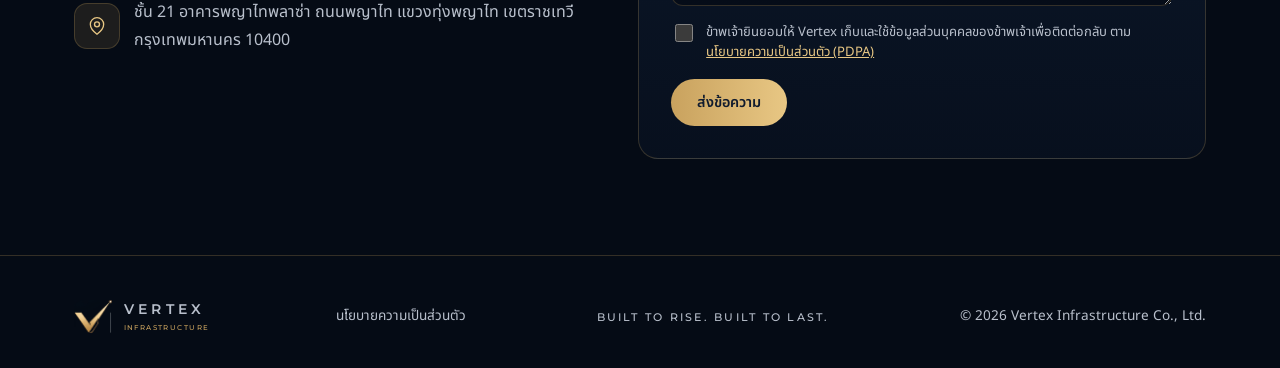
==== commit d30f5f9b: "Modify contact details in index.html Updated the contact section with new address details." ====
--- a/index.html
+++ b/index.html
@@ -159,7 +159,7 @@
 
 <section class="sec" id="contact"><div class="wrap ct">
 <div><p class="eb">Contact</p><h2>Smarter Solutions.<br>A Brighter Tomorrow. <span class="gold">Together.</span></h2>
-<p class="lead">บอกเป้าหมายและความต้องการขององค์กร ทีมผู้เชี่ยวชาญของ Vertex พร้อมให้คำปรึกษาและออกแบบโซลูชันที่เหมาะสม</p><div class="ci"><a href="mailto:saleadmin@vertexinfra.co.th"><span class="ib"><svg class="i"><use href="#i-mail"/></svg></span><span>saleadmin@vertexinfra.co.th</span></a><p><span class="ib"><svg class="i"><use href="#i-map-pin"/></svg></span><span>ชั้น 22 อาคารพญาไทพลาซ่า ถนนพญาไท แขวงทุ่งพญาไท เขตราชเทวี กรุงเทพมหานคร 10400</span></p></div></div>
+<p class="lead">บอกเป้าหมายและความต้องการขององค์กร ทีมผู้เชี่ยวชาญของ Vertex พร้อมให้คำปรึกษาและออกแบบโซลูชันที่เหมาะสม</p><div class="ci"><a href="mailto:saleadmin@vertexinfra.co.th"><span class="ib"><svg class="i"><use href="#i-mail"/></svg></span><span>saleadmin@vertexinfra.co.th</span></a><p><span class="ib"><svg class="i"><use href="#i-map-pin"/></svg></span><span>ชั้น 21 อาคารพญาไทพลาซ่า ถนนพญาไท แขวงทุ่งพญาไท เขตราชเทวี กรุงเทพมหานคร 10400</span></p></div></div>
 <form class="card" id="fm" action="https://formsubmit.co/saleadmin@vertexinfra.co.th" method="POST" novalidate>
 <input type="hidden" name="_subject" value="Vertex Website — Contact">
 <input type="hidden" name="_template" value="table">
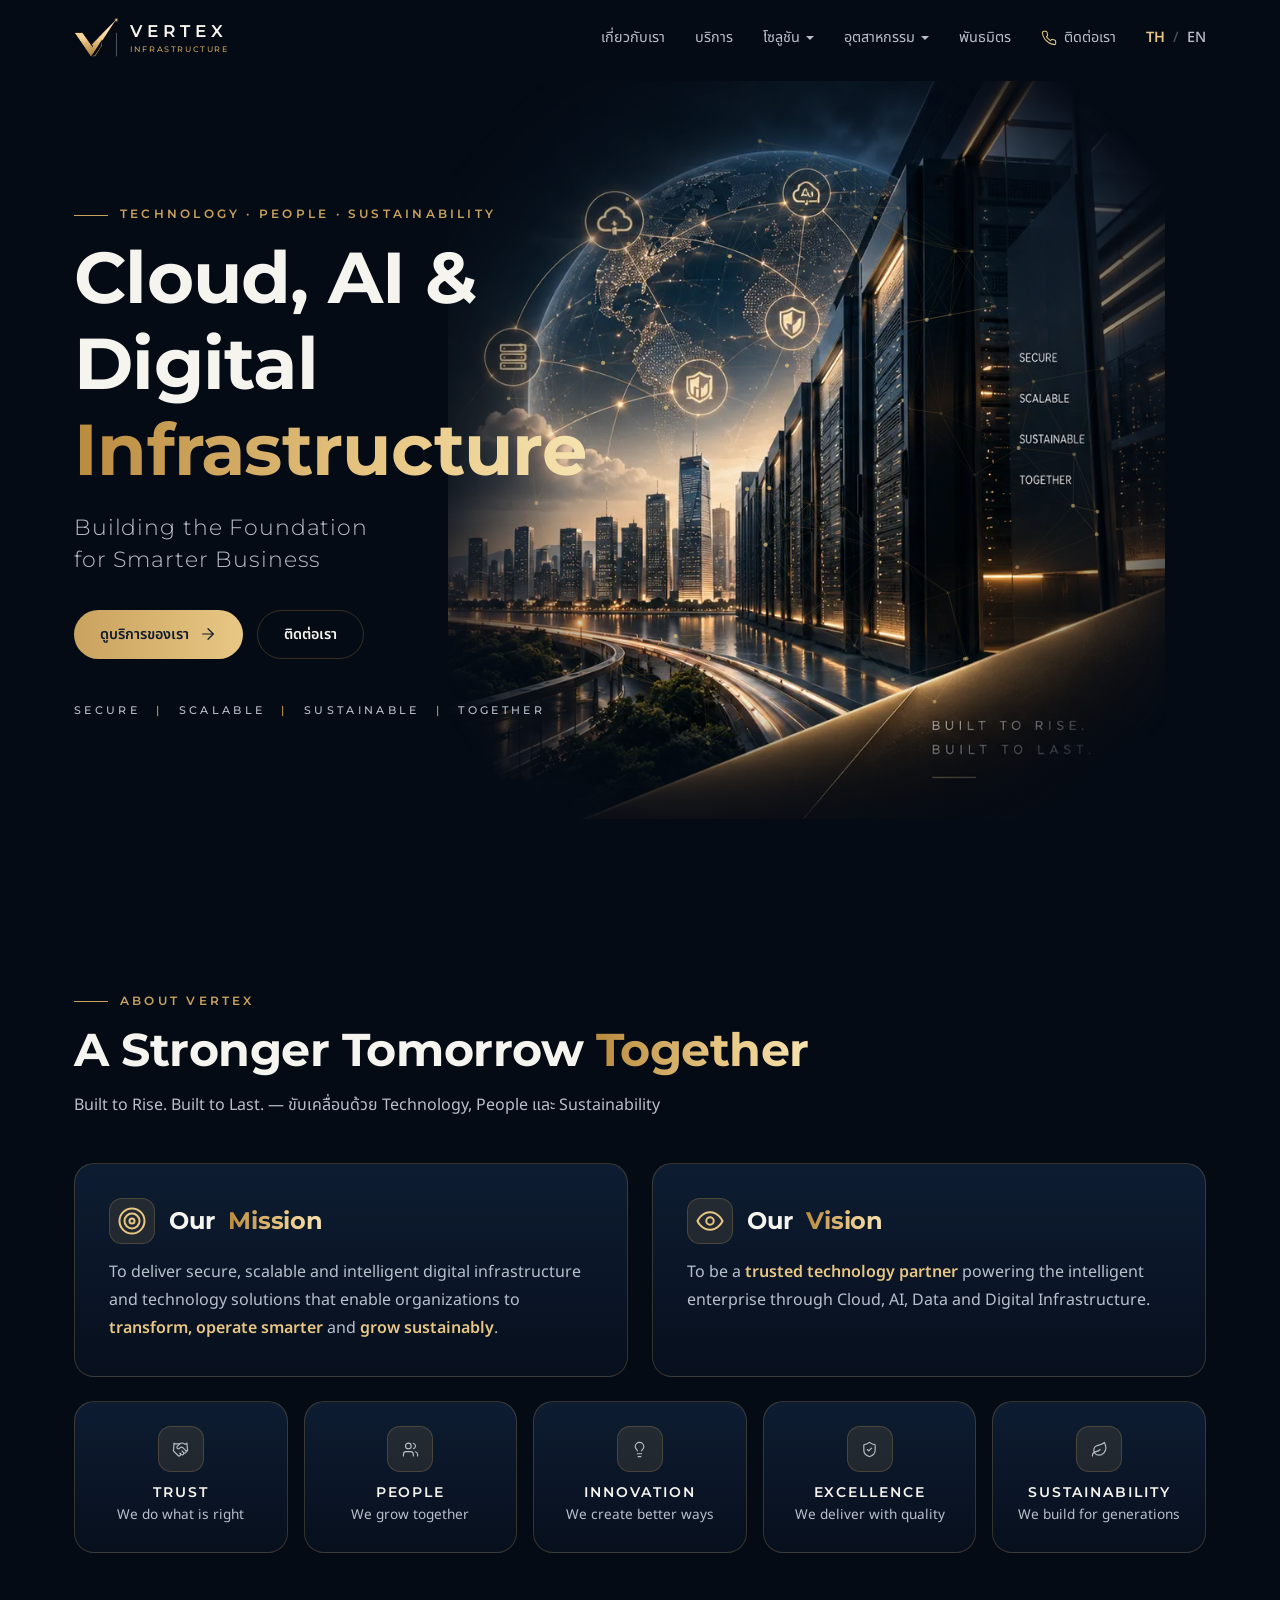
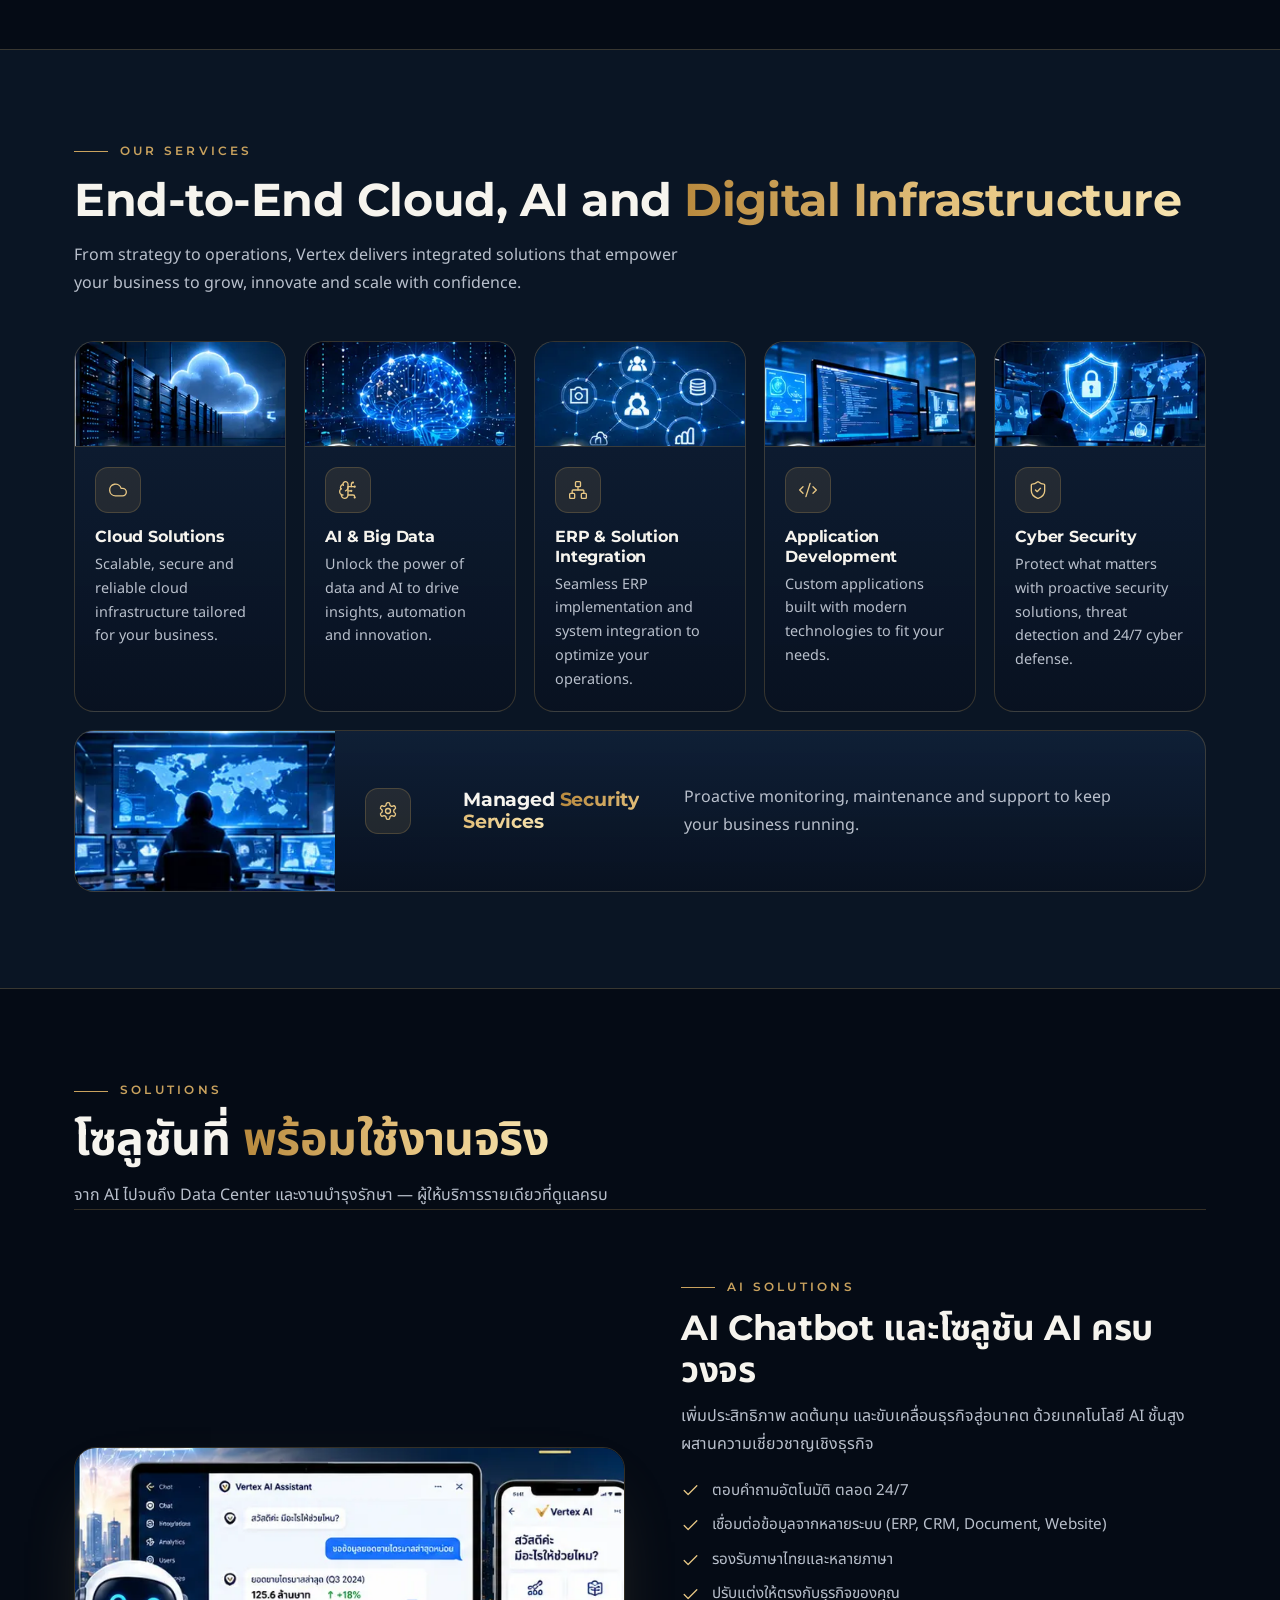
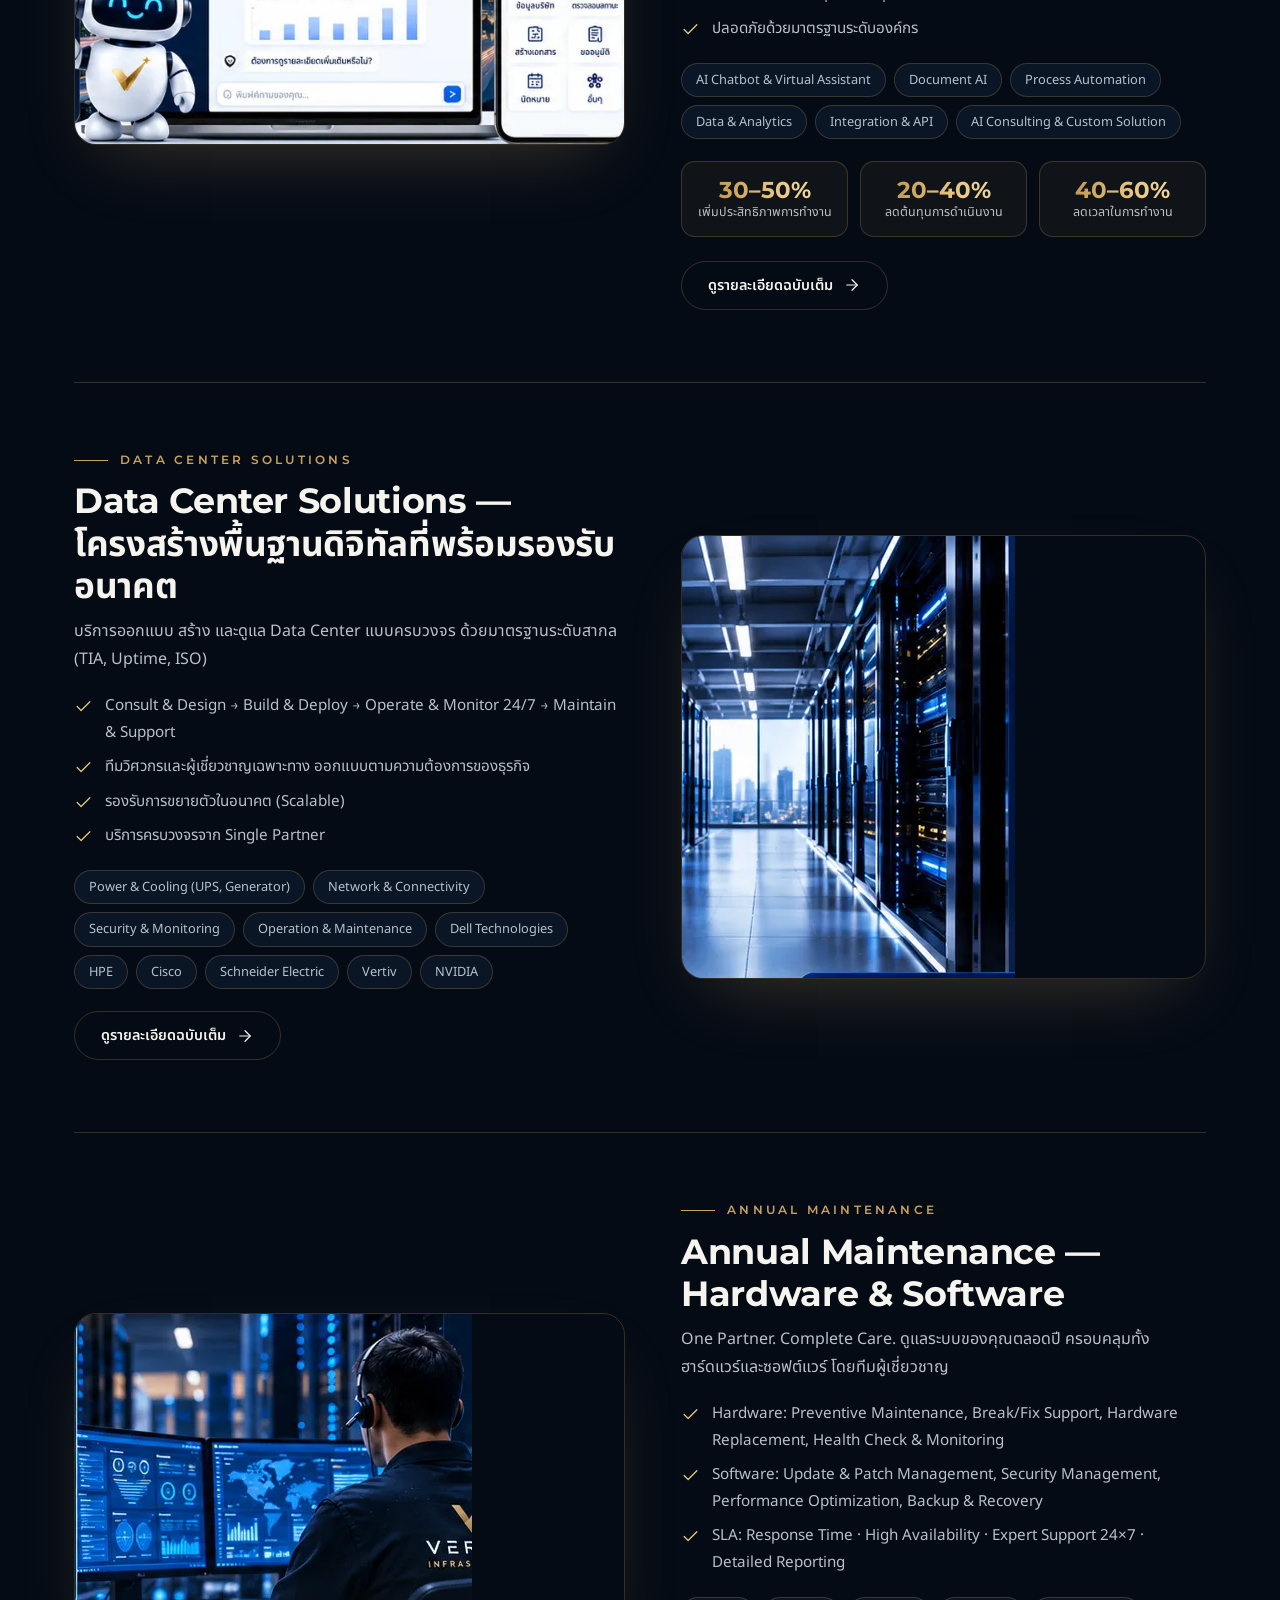
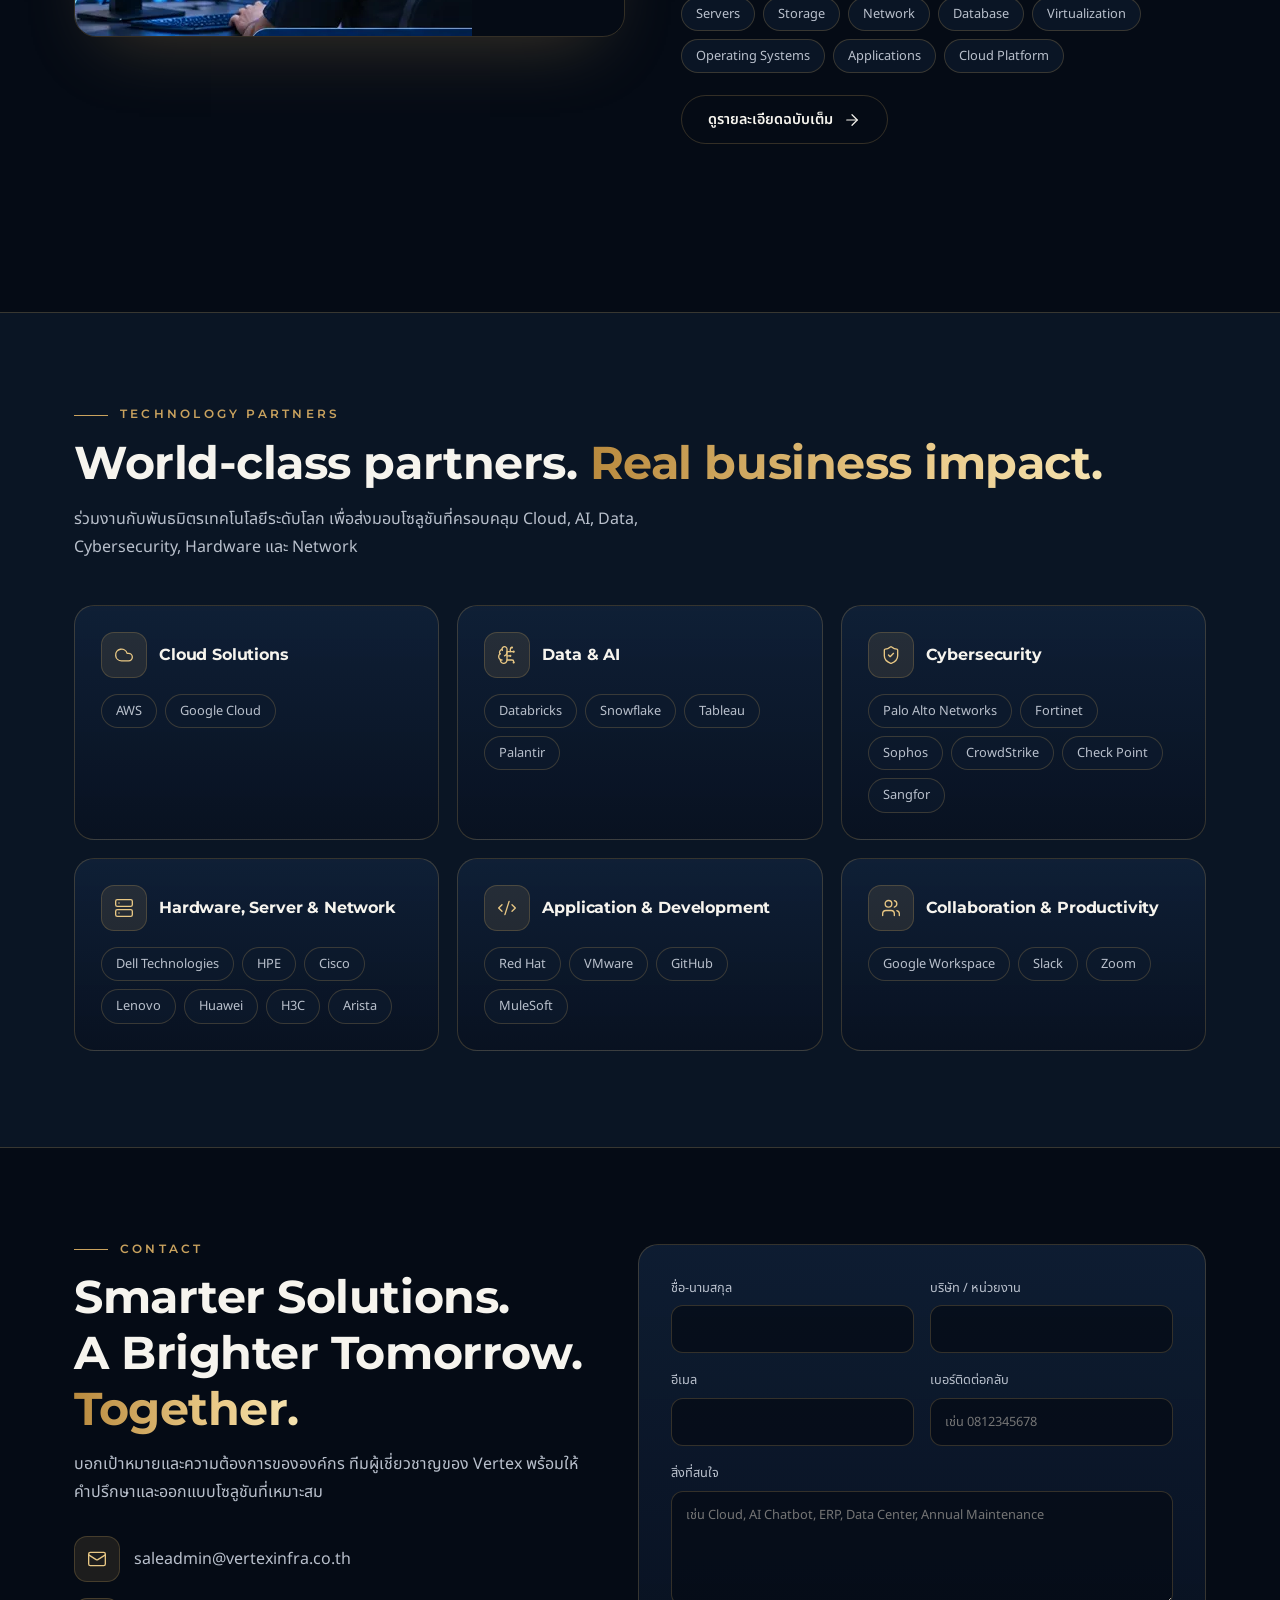
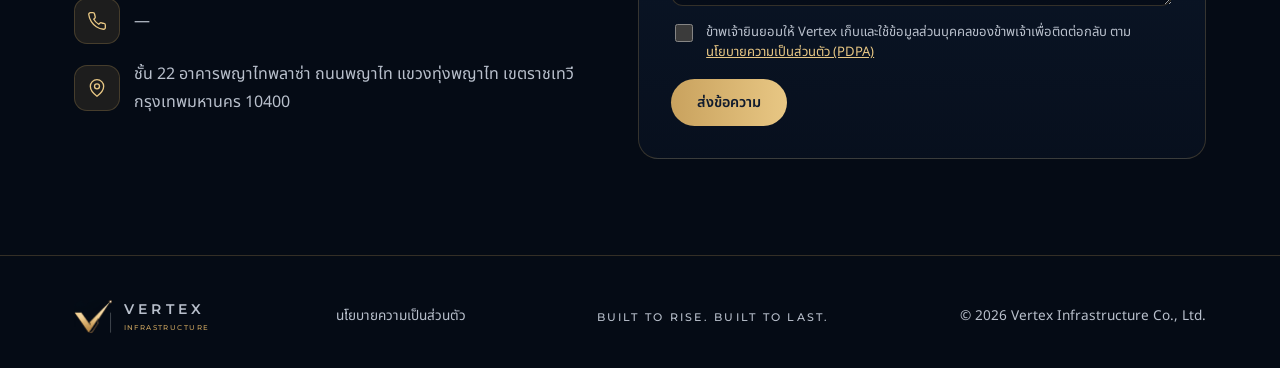
==== commit 74fbb7c6: "Add files via upload" ====
--- a/index.html
+++ b/index.html
@@ -24,11 +24,11 @@
 <meta name="theme-color" content="#050B15">
 <link rel="icon" href="assets/images/favicon.png" type="image/png">
 <script type="application/ld+json">
-{"@context":"https://schema.org","@type":"Organization","name":"Vertex Infrastructure Co., Ltd.","alternateName":"Vertex Infrastructure","url":"https://www.vertexinfra.co.th/","logo":"https://www.vertexinfra.co.th/assets/images/logo.png","email":"saleadmin@vertexinfra.co.th","address":{"@type":"PostalAddress","streetAddress":"21st Floor, Phayathai Plaza, Phayathai Road, Thung Phaya Thai","addressLocality":"Ratchathewi","addressRegion":"Bangkok","postalCode":"10400","addressCountry":"TH"},"sameAs":[]}
+{"@context":"https://schema.org","@type":"Organization","name":"Vertex Infrastructure Co., Ltd.","alternateName":"Vertex Infrastructure","url":"https://www.vertexinfra.co.th/","logo":"https://www.vertexinfra.co.th/assets/images/logo.png","email":"saleadmin@vertexinfra.co.th","address":{"@type":"PostalAddress","streetAddress":"22nd Floor, Phayathai Plaza, Phayathai Road, Thung Phaya Thai","addressLocality":"Ratchathewi","addressRegion":"Bangkok","postalCode":"10400","addressCountry":"TH"},"sameAs":[]}
 </script>
 <link rel="preconnect" href="https://fonts.googleapis.com"><link rel="preconnect" href="https://fonts.gstatic.com" crossorigin>
 <link href="https://fonts.googleapis.com/css2?family=Montserrat:wght@400;500;600;700;800&family=Noto+Sans+Thai:wght@300;400;500;600;700&display=swap" rel="stylesheet">
-<link rel="stylesheet" href="assets/css/main.css?v=11">
+<link rel="stylesheet" href="assets/css/main.css?v=13">
 </head>
 <body>
 <svg width="0" height="0" style="position:absolute" fill="none" stroke="currentColor" stroke-width="1.6" stroke-linecap="round" stroke-linejoin="round"><symbol id="i-cloud" viewBox="0 0 24 24"><path d="M17.5 19H9a7 7 0 1 1 6.71-9h1.79a4.5 4.5 0 1 1 0 9Z" /></symbol><symbol id="i-brain-circuit" viewBox="0 0 24 24"><path d="M12 5a3 3 0 1 0-5.997.125 4 4 0 0 0-2.526 5.77 4 4 0 0 0 .556 6.588A4 4 0 1 0 12 18Z" />
@@ -105,10 +105,10 @@
   <path d="M4 17v2" />
   <path d="M5 18H3" /></symbol><symbol id="i-mail" viewBox="0 0 24 24"><rect width="20" height="16" x="2" y="4" rx="2" />
   <path d="m22 7-8.97 5.7a1.94 1.94 0 0 1-2.06 0L2 7" /></symbol><symbol id="i-map-pin" viewBox="0 0 24 24"><path d="M20 10c0 6-8 12-8 12s-8-6-8-12a8 8 0 0 1 16 0Z" />
-  <circle cx="12" cy="10" r="3" /></symbol></svg>
+  <circle cx="12" cy="10" r="3" /></symbol><symbol id="i-phone" viewBox="0 0 24 24"><path d="M22 16.92v3a2 2 0 0 1-2.18 2 19.79 19.79 0 0 1-8.63-3.07 19.5 19.5 0 0 1-6-6 19.79 19.79 0 0 1-3.07-8.67A2 2 0 0 1 4.11 2h3a2 2 0 0 1 2 1.72 12.84 12.84 0 0 0 .7 2.81 2 2 0 0 1-.45 2.11L8.09 9.91a16 16 0 0 0 6 6l1.27-1.27a2 2 0 0 1 2.11-.45 12.84 12.84 0 0 0 2.81.7A2 2 0 0 1 22 16.92z" /></symbol></svg>
 <nav id="nv"><div class="wrap nb">
 <a href="#top" class="lg"><img src="assets/images/logo.png" alt="Vertex"><span><b>VERTEX</b><small>INFRASTRUCTURE</small></span></a>
-<div class="nl" id="nl"><a href="#about">เกี่ยวกับเรา</a><a href="#services">บริการ</a><a href="#solutions">โซลูชัน</a><a href="#partners">พันธมิตร</a><a href="#contact">ติดต่อเรา</a></div>
+<div class="nl" id="nl"><a href="#about">เกี่ยวกับเรา</a><a href="#services">บริการ</a><div class="nd"><button type="button" class="nd-t" aria-expanded="false" aria-haspopup="true">โซลูชัน</button><div class="nd-m"><a href="#solution-ai">โซลูชัน AI</a><a href="#solution-dc">Data Center</a><a href="#solution-maintenance">บำรุงรักษารายปี</a><a href="#solutions">ดูทั้งหมด</a></div></div><div class="nd"><button type="button" class="nd-t" aria-expanded="false" aria-haspopup="true">อุตสาหกรรม</button><div class="nd-m"><a href="industry.html#agriculture">เกษตรกรรม</a><a href="industry.html#healthcare">สาธารณสุข</a><a href="industry.html#transportation">การขนส่ง</a><a href="industry-railway.html">รถไฟ</a><a href="industry.html#power-utilities">พลังงานและสาธารณูปโภค</a></div></div><a href="#partners">พันธมิตร</a><a href="#contact" class="nl-ct"><svg class="i" aria-hidden="true"><use href="#i-phone"/></svg>ติดต่อเรา</a></div>
 <div class="lt"><button data-l="th" class="on">TH</button><button data-l="en">EN</button></div>
 <button id="mb" aria-label="เมนู"><svg class="i"><use href="#i-menu"/></svg></button>
 </div></nav>
@@ -159,7 +159,7 @@
 
 <section class="sec" id="contact"><div class="wrap ct">
 <div><p class="eb">Contact</p><h2>Smarter Solutions.<br>A Brighter Tomorrow. <span class="gold">Together.</span></h2>
-<p class="lead">บอกเป้าหมายและความต้องการขององค์กร ทีมผู้เชี่ยวชาญของ Vertex พร้อมให้คำปรึกษาและออกแบบโซลูชันที่เหมาะสม</p><div class="ci"><a href="mailto:saleadmin@vertexinfra.co.th"><span class="ib"><svg class="i"><use href="#i-mail"/></svg></span><span>saleadmin@vertexinfra.co.th</span></a><p><span class="ib"><svg class="i"><use href="#i-map-pin"/></svg></span><span>ชั้น 21 อาคารพญาไทพลาซ่า ถนนพญาไท แขวงทุ่งพญาไท เขตราชเทวี กรุงเทพมหานคร 10400</span></p></div></div>
+<p class="lead">บอกเป้าหมายและความต้องการขององค์กร ทีมผู้เชี่ยวชาญของ Vertex พร้อมให้คำปรึกษาและออกแบบโซลูชันที่เหมาะสม</p><div class="ci"><a href="mailto:saleadmin@vertexinfra.co.th"><span class="ib"><svg class="i"><use href="#i-mail"/></svg></span><span>saleadmin@vertexinfra.co.th</span></a><p class="ci-ph"><span class="ib"><svg class="i"><use href="#i-phone"/></svg></span><span class="ph-soon" aria-label="เบอร์โทรศัพท์ — จะประกาศเร็วๆ นี้">—</span></p><p><span class="ib"><svg class="i"><use href="#i-map-pin"/></svg></span><span>ชั้น 22 อาคารพญาไทพลาซ่า ถนนพญาไท แขวงทุ่งพญาไท เขตราชเทวี กรุงเทพมหานคร 10400</span></p></div></div>
 <form class="card" id="fm" action="https://formsubmit.co/saleadmin@vertexinfra.co.th" method="POST" novalidate>
 <input type="hidden" name="_subject" value="Vertex Website — Contact">
 <input type="hidden" name="_template" value="table">
@@ -169,7 +169,10 @@
 <label>ชื่อ-นามสกุล<input name="name" autocomplete="name" required></label>
 <label>บริษัท / หน่วยงาน<input name="company" autocomplete="organization" required></label>
 </div>
-<label>อีเมล<input type="email" name="email" autocomplete="email" required></label>
+<div class="fr">
+<label>อีเมล<input type="text" name="email" id="fm-email" autocomplete="email" inputmode="email" lang="en" required spellcheck="false" autocapitalize="off" autocorrect="off"></label>
+<label>เบอร์ติดต่อกลับ<input type="tel" name="phone" id="fm-phone" autocomplete="tel" inputmode="numeric" pattern="[0-9]*" placeholder="เช่น 0812345678" maxlength="15"></label>
+</div>
 <label>สิ่งที่สนใจ<textarea name="message" rows="4" placeholder="เช่น Cloud, AI Chatbot, ERP, Data Center, Annual Maintenance"></textarea></label>
 <label class="consent"><input type="checkbox" name="consent" id="fm-consent" required value="yes"><span>ข้าพเจ้ายินยอมให้ Vertex เก็บและใช้ข้อมูลส่วนบุคคลของข้าพเจ้าเพื่อติดต่อกลับ ตาม <a href="privacy.html" target="_blank" rel="noopener noreferrer">นโยบายความเป็นส่วนตัว (PDPA)</a></span></label>
 <button type="submit" class="btn p" id="fm-btn" style="justify-self:start">ส่งข้อความ</button>
@@ -184,6 +187,7 @@
 <div id="lb" role="dialog" aria-label="ภาพขยาย"><img alt=""></div>
 <script src="assets/js/memorial.js?v=2"></script>
 <script src="assets/js/analytics.js?v=1"></script>
-<script src="assets/js/main.js?v=4"></script>
+<script src="assets/js/nav.js?v=2"></script>
+<script src="assets/js/main.js?v=10"></script>
 </body>
 </html>
--- a/assets/css/main.css
+++ b/assets/css/main.css
@@ -31,8 +31,28 @@
 .lg b{display:block;font:600 1.05rem/1 'Montserrat';letter-spacing:.3em}
 .lg small{display:block;width:0;min-width:100%;white-space:nowrap;font:500 .5rem/1 'Montserrat';letter-spacing:.2em;color:var(--gold);margin-top:6px}
 footer .lg small{font-size:.44rem}
-.nl{display:flex;gap:30px;font-size:.9rem;color:var(--mu);margin-left:auto;margin-right:30px}
+.nl{display:flex;gap:30px;font-size:.9rem;color:var(--mu);margin-left:auto;margin-right:30px;align-items:center}
 .nl a:hover{color:var(--gold2)}
+.nl-ct{display:inline-flex;align-items:center;gap:7px}
+.nl-ct .i{width:16px;height:16px;color:var(--gold2);flex:none}
+.ci-ph .ph-soon{color:var(--mu);letter-spacing:.08em}
+.nd{position:relative}
+.nd-t{display:flex;align-items:center;gap:6px;padding:0;border:0;background:none;color:inherit;font:inherit;cursor:pointer;line-height:1.75}
+.nd-t::after{content:"";border:4px solid transparent;border-top-color:currentColor;transform:translateY(2px)}
+.nd-t:hover,.nd.open .nd-t{color:var(--gold2)}
+.nd-m{display:none;position:absolute;top:calc(100% + 10px);left:0;min-width:240px;background:rgba(5,11,21,.98);border:1px solid var(--ln);border-radius:14px;padding:8px 0;box-shadow:0 20px 48px rgba(0,0,0,.45);z-index:60}
+.nd.open .nd-m{display:block}
+.nd-m a{display:block;padding:10px 18px;color:var(--mu);white-space:nowrap}
+.nd-m a:hover{color:var(--gold2);background:rgba(201,162,94,.08)}
+.ind-grid{display:grid;grid-template-columns:repeat(auto-fit,minmax(280px,1fr));gap:18px;margin-top:36px}
+.ind-card{padding:28px;height:100%}
+.ind-card h3{font-size:1.15rem;margin:12px 0 8px}
+.ind-card p{margin:0;color:var(--mu);font-size:.92rem;line-height:1.65}
+.goalist{list-style:none;padding:0;margin:16px 0;display:grid;gap:10px}
+.goalist li{padding:14px 16px;border:1px solid var(--ln);border-radius:12px;background:rgba(13,26,45,.5);font-size:.9rem;color:var(--mu)}
+.goalist b{color:var(--gold2);display:block;margin-bottom:4px;font-family:Montserrat,sans-serif}
+.src{font-size:.82rem;color:var(--mu);margin-top:32px;padding-top:20px;border-top:1px solid var(--ln)}
+.src a{color:var(--gold2)}
 .lt{display:flex;align-items:center;gap:8px;margin:0}
 .lt button{font:500 .9rem/1.75 'Noto Sans Thai','Montserrat',sans-serif;padding:0;border:0;background:none;color:var(--mu);cursor:pointer;transition:color .3s}
 .lt button+button::before{content:"/";color:rgba(185,192,204,.4);margin-right:8px}
@@ -144,6 +164,8 @@
 .lt{margin-left:auto;margin-right:12px}
 .nl{margin:0;display:none;position:absolute;top:76px;left:0;right:0;flex-direction:column;gap:16px;padding:22px 24px;background:rgba(5,11,21,.97);border-bottom:1px solid var(--ln)}
 .nl.o{display:flex}#mb{display:block}
+.nd-m{position:static;box-shadow:none;border:0;background:transparent;padding:4px 0 8px 8px;margin:0}
+.nd-m a{padding:8px 0;white-space:normal}
 .hero-bg img{width:100%;height:100%;right:0;top:0;transform:none;opacity:.4;-webkit-mask-image:none;mask-image:none}
 .g2,.sol,.ct,.ms{grid-template-columns:1fr}.sol:nth-child(even) .pic{order:0}
 .vals{grid-template-columns:repeat(2,1fr)}.fr{grid-template-columns:1fr}
